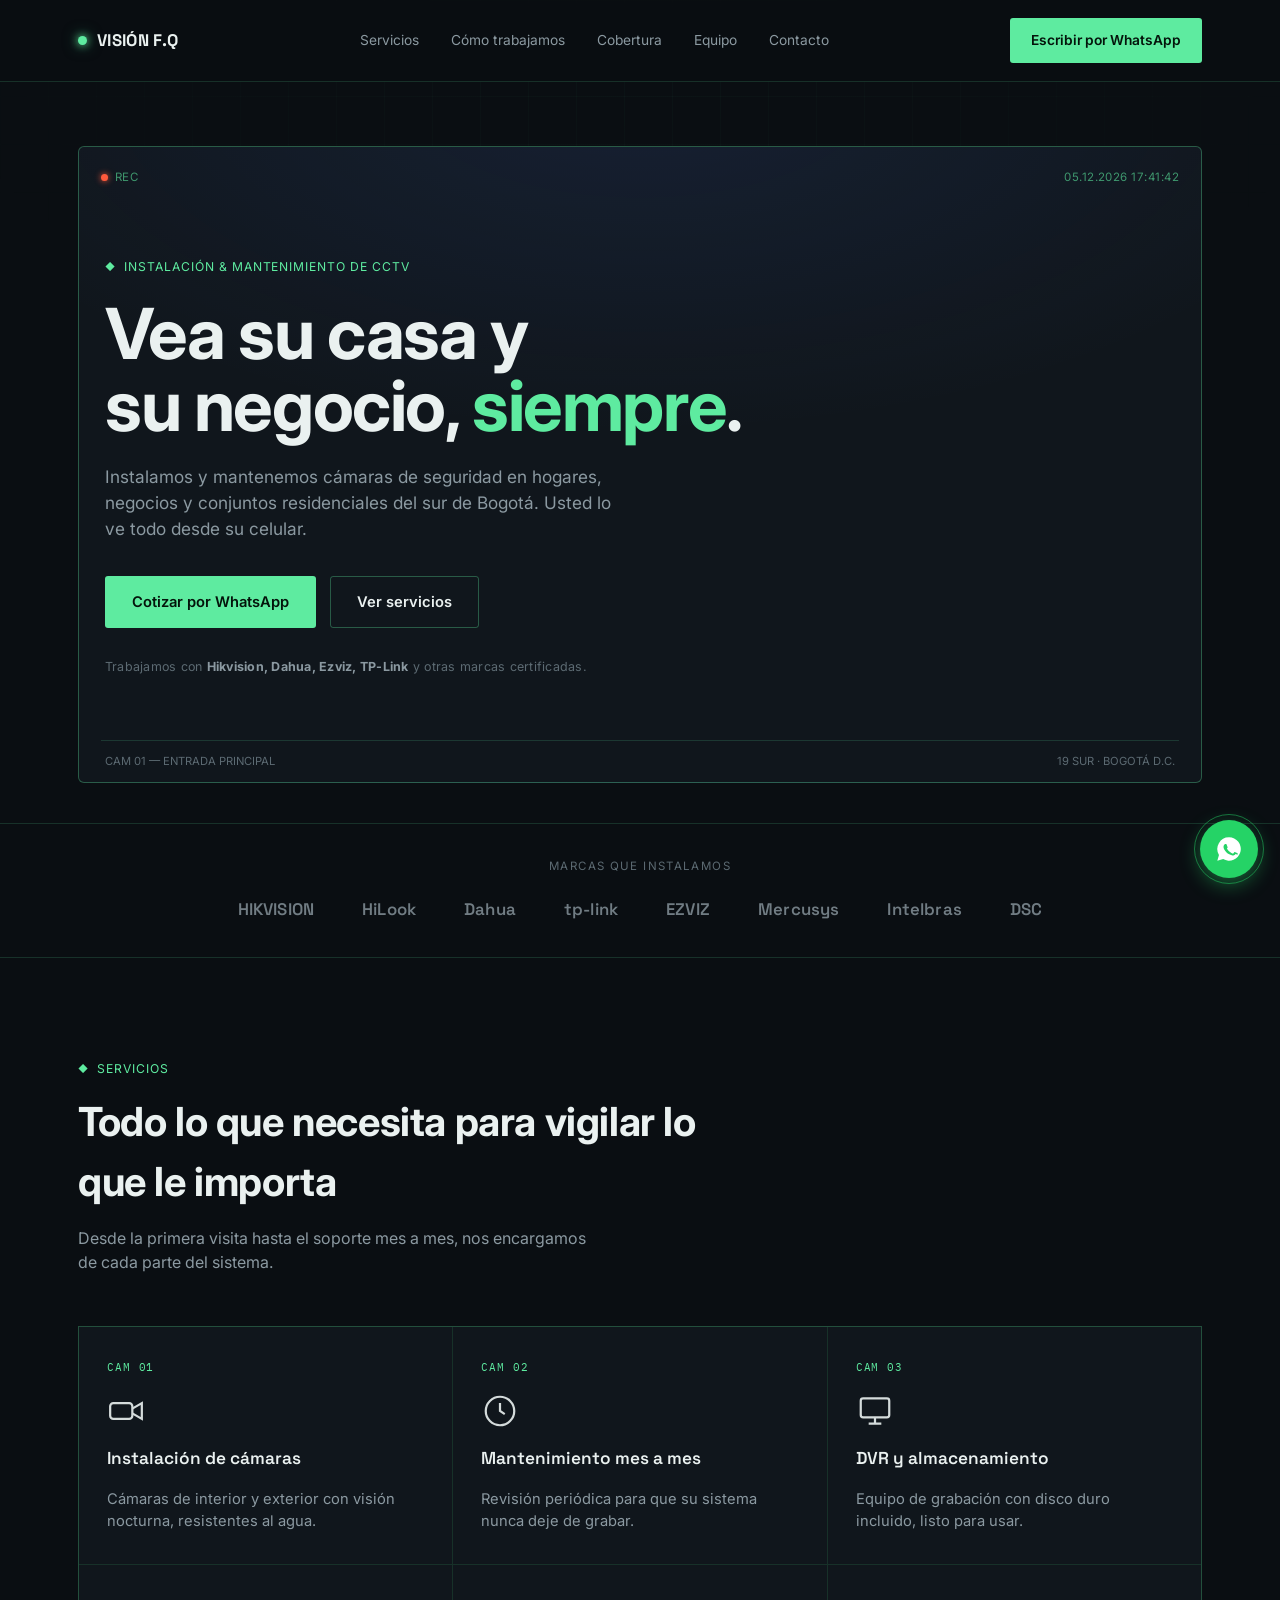
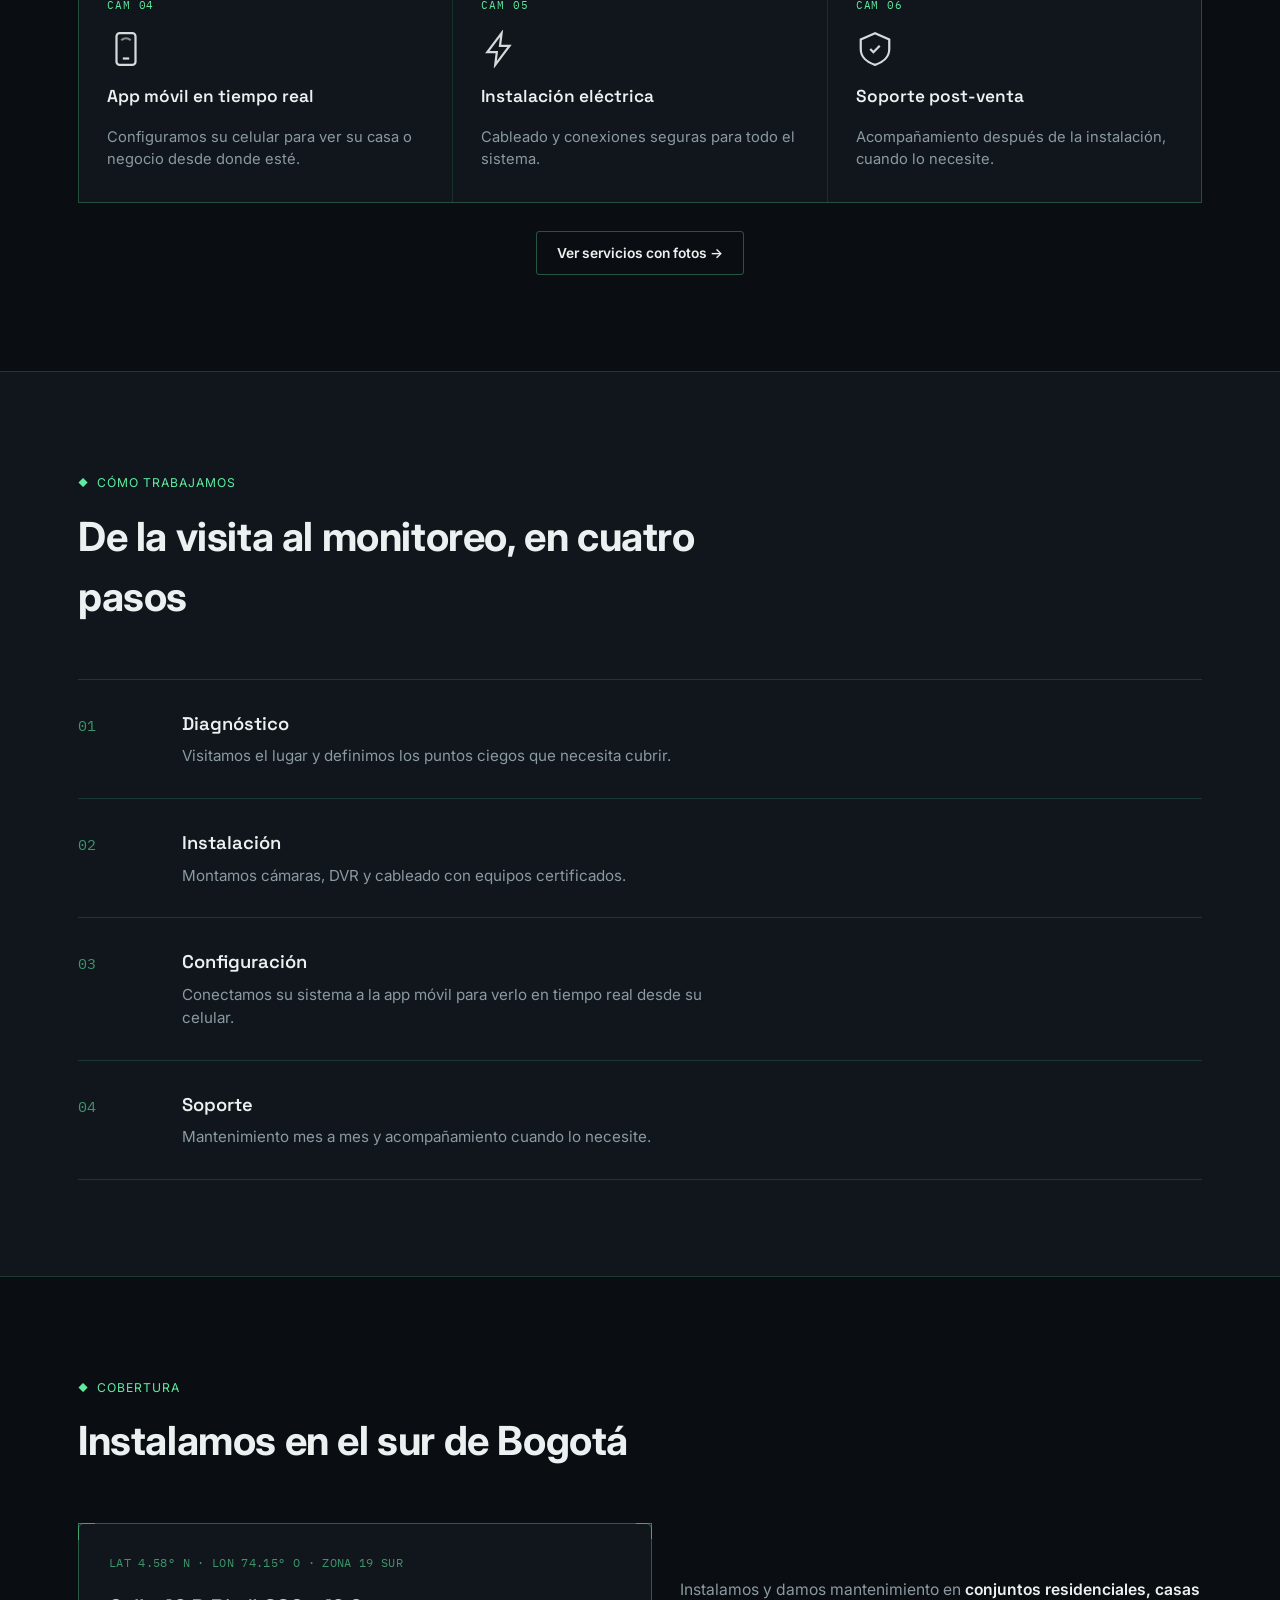
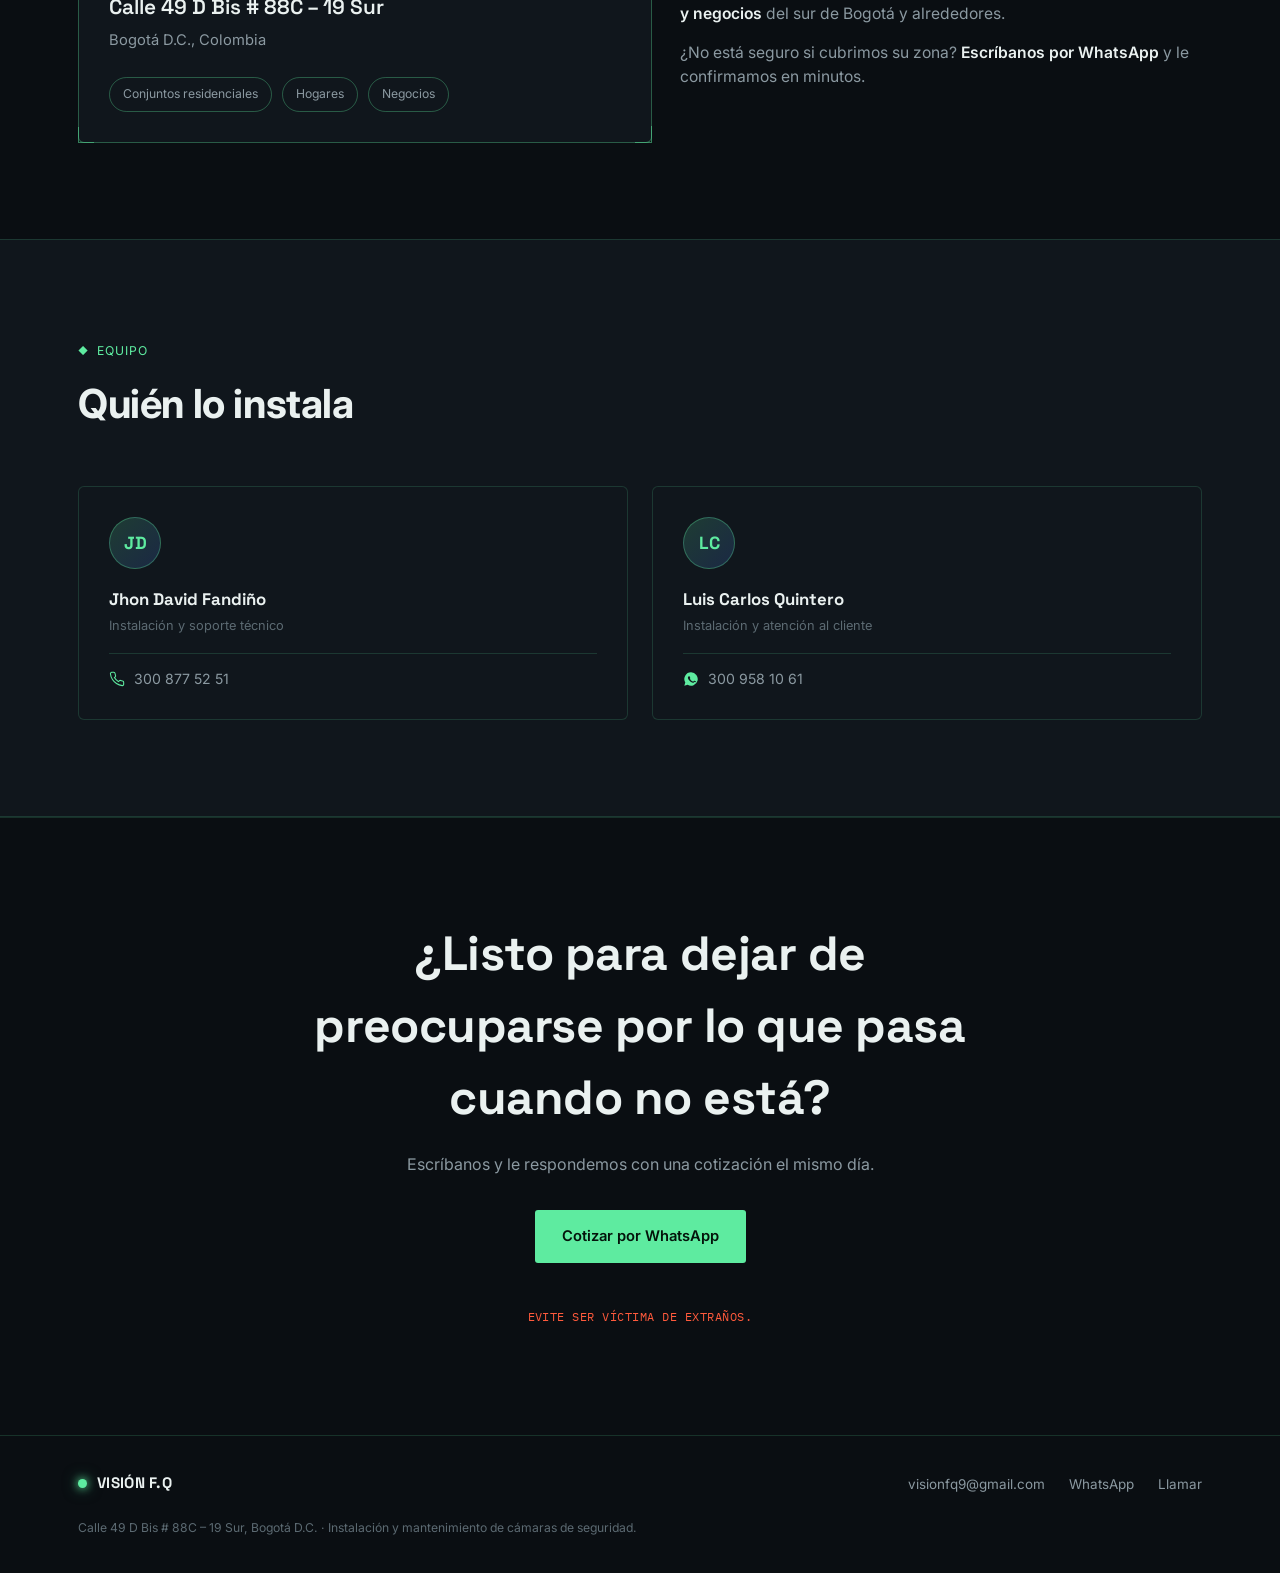
==== index.html @ 04c8c8dc "Primer Cargue" ====
<!DOCTYPE html>
<html lang="es">
<head>
<meta charset="UTF-8">
<meta name="viewport" content="width=device-width, initial-scale=1.0">
<title>Visión F.Q — Instalación y mantenimiento de cámaras de seguridad</title>
<meta name="description" content="Instalación y mantenimiento de cámaras de seguridad en Bogotá. Conjuntos residenciales, hogares y negocios. Hikvision, Dahua, Ezviz y más.">
<link rel="preconnect" href="https://fonts.googleapis.com">
<link rel="preconnect" href="https://fonts.gstatic.com" crossorigin>
<link href="https://fonts.googleapis.com/css2?family=Space+Grotesk:wght@500;600;700&family=IBM+Plex+Mono:wght@400;500&family=Inter:wght@400;500;600&display=swap" rel="stylesheet">
<link rel="stylesheet" href="styles.css">
</head>
<body>

<header>
  <div class="wrap">
    <nav>
      <div class="logo"><span class="dot"></span>VISIÓN&nbsp;F.Q</div>
      <div class="navlinks">
        <a href="#servicios">Servicios</a>
        <a href="#proceso">Cómo trabajamos</a>
        <a href="#cobertura">Cobertura</a>
        <a href="#equipo">Equipo</a>
        <a href="#contacto">Contacto</a>
      </div>
      <a class="btn btn-primary navcta" href="https://wa.me/573009581061?text=Hola%2C%20quiero%20una%20cotizaci%C3%B3n%20de%20c%C3%A1maras%20de%20seguridad" target="_blank" rel="noopener">Escribir por WhatsApp</a>
    </nav>
  </div>
</header>

<main>
  <section class="hero">
    <div class="wrap">
      <div class="feed frame">
        <div class="fb1"></div><div class="fb2"></div>
        <div class="feed-topbar">
          <div class="rec"><span class="reddot"></span> REC</div>
          <div id="clock">BOGOTÁ, CO</div>
        </div>
        <div class="hero-inner">
          <div class="eyebrow">Instalación &amp; mantenimiento de CCTV</div>
          <h1>Vea su casa y<br>su negocio, <span>siempre</span>.</h1>
          <p class="hero-sub">Instalamos y mantenemos cámaras de seguridad en hogares, negocios y conjuntos residenciales del sur de Bogotá. Usted lo ve todo desde su celular.</p>
          <div class="hero-ctas">
            <a class="btn btn-primary btn-lg" href="https://wa.me/573009581061?text=Hola%2C%20quiero%20una%20cotizaci%C3%B3n%20de%20c%C3%A1maras%20de%20seguridad" target="_blank" rel="noopener">Cotizar por WhatsApp</a>
            <a class="btn btn-ghost btn-lg" href="servicios.html">Ver servicios</a>
          </div>
          <div class="trust-line">Trabajamos con <b>Hikvision, Dahua, Ezviz, TP-Link</b> y otras marcas certificadas.</div>
        </div>
        <div class="feed-footbar">
          <span>CAM 01 — ENTRADA PRINCIPAL</span>
          <span>19 SUR · BOGOTÁ D.C.</span>
        </div>
      </div>
    </div>
  </section>

  <section class="brands">
    <div class="wrap">
      <div class="brands-label">Marcas que instalamos</div>
      <div class="brand-row">
        <span>HIKVISION</span><span>HiLook</span><span>Dahua</span><span>tp-link</span>
        <span>EZVIZ</span><span>Mercusys</span><span>Intelbras</span><span>DSC</span>
      </div>
    </div>
  </section>

  <section id="servicios" class="pad">
    <div class="wrap">
      <div class="sec-head reveal">
        <div class="eyebrow">Servicios</div>
        <h2>Todo lo que necesita para vigilar lo que le importa</h2>
        <p>Desde la primera visita hasta el soporte mes a mes, nos encargamos de cada parte del sistema.</p>
      </div>
      <div class="svc-grid reveal" style="margin-bottom:28px;">
        <div class="svc-card">
          <span class="svc-tag mono">CAM 01</span>
          <svg class="svc-icon" viewBox="0 0 24 24" fill="none" stroke="currentColor" stroke-width="1.4"><rect x="2" y="7" width="14" height="10" rx="2"/><path d="M16 10.5 22 7v10l-6-3.5"/></svg>
          <h3>Instalación de cámaras</h3>
          <p>Cámaras de interior y exterior con visión nocturna, resistentes al agua.</p>
        </div>
        <div class="svc-card">
          <span class="svc-tag mono">CAM 02</span>
          <svg class="svc-icon" viewBox="0 0 24 24" fill="none" stroke="currentColor" stroke-width="1.4"><circle cx="12" cy="12" r="9"/><path d="M12 7v5l3 2"/></svg>
          <h3>Mantenimiento mes a mes</h3>
          <p>Revisión periódica para que su sistema nunca deje de grabar.</p>
        </div>
        <div class="svc-card">
          <span class="svc-tag mono">CAM 03</span>
          <svg class="svc-icon" viewBox="0 0 24 24" fill="none" stroke="currentColor" stroke-width="1.4"><rect x="3" y="4" width="18" height="12" rx="1.5"/><path d="M8 20h8M12 16v4"/></svg>
          <h3>DVR y almacenamiento</h3>
          <p>Equipo de grabación con disco duro incluido, listo para usar.</p>
        </div>
        <div class="svc-card">
          <span class="svc-tag mono">CAM 04</span>
          <svg class="svc-icon" viewBox="0 0 24 24" fill="none" stroke="currentColor" stroke-width="1.4"><rect x="6" y="2" width="12" height="20" rx="2"/><path d="M10 18h4"/><path d="M9 6.5c1.8-1.6 4.2-1.6 6 0" opacity="0.6"/></svg>
          <h3>App móvil en tiempo real</h3>
          <p>Configuramos su celular para ver su casa o negocio desde donde esté.</p>
        </div>
        <div class="svc-card">
          <span class="svc-tag mono">CAM 05</span>
          <svg class="svc-icon" viewBox="0 0 24 24" fill="none" stroke="currentColor" stroke-width="1.4"><path d="M13 2 4 14h6l-1 8 9-12h-6l1-8z"/></svg>
          <h3>Instalación eléctrica</h3>
          <p>Cableado y conexiones seguras para todo el sistema.</p>
        </div>
        <div class="svc-card">
          <span class="svc-tag mono">CAM 06</span>
          <svg class="svc-icon" viewBox="0 0 24 24" fill="none" stroke="currentColor" stroke-width="1.4"><path d="M12 2 3 6v6c0 5 4 8.5 9 10 5-1.5 9-5 9-10V6l-9-4Z"/><path d="M9 12l2 2 4-4"/></svg>
          <h3>Soporte post-venta</h3>
          <p>Acompañamiento después de la instalación, cuando lo necesite.</p>
        </div>
      </div>
      <div class="reveal" style="text-align:center;">
        <a class="btn btn-ghost" href="servicios.html">Ver servicios con fotos →</a>
      </div>
    </div>
  </section>

  <section id="proceso" class="pad" style="background:var(--panel); border-top:1px solid var(--line); border-bottom:1px solid var(--line);">
    <div class="wrap">
      <div class="sec-head reveal">
        <div class="eyebrow">Cómo trabajamos</div>
        <h2>De la visita al monitoreo, en cuatro pasos</h2>
      </div>
      <div class="proc-list reveal">
        <div class="proc-item">
          <div class="proc-num mono">01</div>
          <div><h3>Diagnóstico</h3><p>Visitamos el lugar y definimos los puntos ciegos que necesita cubrir.</p></div>
        </div>
        <div class="proc-item">
          <div class="proc-num mono">02</div>
          <div><h3>Instalación</h3><p>Montamos cámaras, DVR y cableado con equipos certificados.</p></div>
        </div>
        <div class="proc-item">
          <div class="proc-num mono">03</div>
          <div><h3>Configuración</h3><p>Conectamos su sistema a la app móvil para verlo en tiempo real desde su celular.</p></div>
        </div>
        <div class="proc-item">
          <div class="proc-num mono">04</div>
          <div><h3>Soporte</h3><p>Mantenimiento mes a mes y acompañamiento cuando lo necesite.</p></div>
        </div>
      </div>
    </div>
  </section>

  <section id="cobertura" class="pad">
    <div class="wrap">
      <div class="sec-head reveal">
        <div class="eyebrow">Cobertura</div>
        <h2>Instalamos en el sur de Bogotá</h2>
      </div>
      <div class="cov reveal">
        <div class="cov-panel frame">
          <div class="fb1"></div><div class="fb2"></div>
          <div class="coord mono">LAT 4.58° N · LON 74.15° O · ZONA 19 SUR</div>
          <div class="addr">Calle 49 D Bis # 88C – 19 Sur</div>
          <div class="addr-sub">Bogotá D.C., Colombia</div>
          <div class="tags">
            <span class="tag">Conjuntos residenciales</span>
            <span class="tag">Hogares</span>
            <span class="tag">Negocios</span>
          </div>
        </div>
        <div class="cov-copy">
          <p>Instalamos y damos mantenimiento en <b>conjuntos residenciales, casas y negocios</b> del sur de Bogotá y alrededores.</p>
          <p>¿No está seguro si cubrimos su zona? <b>Escríbanos por WhatsApp</b> y le confirmamos en minutos.</p>
        </div>
      </div>
    </div>
  </section>

  <section id="equipo" class="pad" style="background:var(--panel); border-top:1px solid var(--line); border-bottom:1px solid var(--line);">
    <div class="wrap">
      <div class="sec-head reveal">
        <div class="eyebrow">Equipo</div>
        <h2>Quién lo instala</h2>
      </div>
      <div class="team-grid reveal">
        <div class="team-card">
          <div class="avatar">JD</div>
          <h3>Jhon David Fandiño</h3>
          <div class="team-role">Instalación y soporte técnico</div>
          <div class="team-contact">
            <svg viewBox="0 0 24 24" fill="none" stroke="currentColor" stroke-width="1.6"><path d="M22 16.92v3a2 2 0 0 1-2.18 2 19.8 19.8 0 0 1-8.63-3.07 19.5 19.5 0 0 1-6-6 19.8 19.8 0 0 1-3.07-8.67A2 2 0 0 1 4.11 2h3a2 2 0 0 1 2 1.72c.13.96.36 1.9.7 2.81a2 2 0 0 1-.45 2.11L8.09 9.91a16 16 0 0 0 6 6l1.27-1.27a2 2 0 0 1 2.11-.45c.9.34 1.85.57 2.81.7A2 2 0 0 1 22 16.92z"/></svg>
            <a href="tel:+573008775251">300 877 52 51</a>
          </div>
        </div>
        <div class="team-card">
          <div class="avatar">LC</div>
          <h3>Luis Carlos Quintero</h3>
          <div class="team-role">Instalación y atención al cliente</div>
          <div class="team-contact">
            <svg viewBox="0 0 24 24" fill="currentColor"><path d="M12 2a10 10 0 0 0-8.6 15.1L2 22l5-1.4A10 10 0 1 0 12 2zm5.6 14.3c-.2.6-1.3 1.2-1.8 1.3-.5.1-1 .1-3.1-.8-2.6-1.1-4.3-3.8-4.4-4-.1-.2-1-1.4-1-2.6 0-1.2.6-1.8.9-2.1.2-.2.5-.3.7-.3h.5c.2 0 .4 0 .6.5.2.5.7 1.8.8 1.9.1.2.1.3 0 .5-.1.2-.2.3-.3.5-.2.2-.3.3-.1.6.2.3.9 1.5 1.9 2.4 1.3 1.2 2.4 1.5 2.7 1.7.3.2.5.1.6-.1.2-.2.7-.8.9-1.1.2-.3.4-.2.6-.1.2.1 1.5.7 1.8.8.3.1.5.2.5.3.1.2.1.7-.1 1.3z"/></svg>
            <a href="https://wa.me/573009581061" target="_blank" rel="noopener">300 958 10 61</a>
          </div>
        </div>
      </div>
    </div>
  </section>

  <section class="final" id="contacto">
    <div class="wrap">
      <h2 class="reveal">¿Listo para dejar de preocuparse por lo que pasa cuando no está?</h2>
      <p class="reveal">Escríbanos y le respondemos con una cotización el mismo día.</p>
      <a class="btn btn-primary btn-lg reveal" href="https://wa.me/573009581061?text=Hola%2C%20quiero%20una%20cotizaci%C3%B3n%20de%20c%C3%A1maras%20de%20seguridad" target="_blank" rel="noopener">Cotizar por WhatsApp</a>
      <div class="tagline reveal">Evite ser víctima de extraños.</div>
    </div>
  </section>
</main>

<footer>
  <div class="wrap">
    <div class="foot-row">
      <div class="logo"><span class="dot"></span>VISIÓN&nbsp;F.Q</div>
      <div class="foot-links">
        <a href="mailto:visionfq9@gmail.com">visionfq9@gmail.com</a>
        <a href="https://wa.me/573009581061" target="_blank" rel="noopener">WhatsApp</a>
        <a href="tel:+573008775251">Llamar</a>
      </div>
    </div>
    <div class="foot-note">Calle 49 D Bis # 88C – 19 Sur, Bogotá D.C. · Instalación y mantenimiento de cámaras de seguridad.</div>
  </div>
</footer>

<a class="fab" href="https://wa.me/573009581061?text=Hola%2C%20quiero%20una%20cotizaci%C3%B3n%20de%20c%C3%A1maras%20de%20seguridad" target="_blank" rel="noopener" aria-label="Escribir por WhatsApp">
  <svg viewBox="0 0 24 24"><path d="M12 2a10 10 0 0 0-8.6 15.1L2 22l5-1.4A10 10 0 1 0 12 2zm5.6 14.3c-.2.6-1.3 1.2-1.8 1.3-.5.1-1 .1-3.1-.8-2.6-1.1-4.3-3.8-4.4-4-.1-.2-1-1.4-1-2.6 0-1.2.6-1.8.9-2.1.2-.2.5-.3.7-.3h.5c.2 0 .4 0 .6.5.2.5.7 1.8.8 1.9.1.2.1.3 0 .5-.1.2-.2.3-.3.5-.2.2-.3.3-.1.6.2.3.9 1.5 1.9 2.4 1.3 1.2 2.4 1.5 2.7 1.7.3.2.5.1.6-.1.2-.2.7-.8.9-1.1.2-.3.4-.2.6-.1.2.1 1.5.7 1.8.8.3.1.5.2.5.3.1.2.1.7-.1 1.3z"/></svg>
</a>

<script>
  // reloj estilo cámara (hora de Bogotá)
  function tick(){
    var el = document.getElementById('clock');
    if(!el) return;
    var now = new Date();
    var opts = { timeZone:'America/Bogota', hour:'2-digit', minute:'2-digit', second:'2-digit', hour12:false };
    var time = new Intl.DateTimeFormat('es-CO', opts).format(now);
    var dateOpts = { timeZone:'America/Bogota', day:'2-digit', month:'2-digit', year:'numeric' };
    var date = new Intl.DateTimeFormat('es-CO', dateOpts).format(now).replace(/\//g,'.');
    el.textContent = date + '  ' + time;
  }
  tick(); setInterval(tick, 1000);

  // scroll reveal
  var els = document.querySelectorAll('.reveal');
  if('IntersectionObserver' in window){
    var io = new IntersectionObserver(function(entries){
      entries.forEach(function(e){
        if(e.isIntersecting){ e.target.classList.add('show'); io.unobserve(e.target); }
      });
    }, { threshold:0.12 });
    els.forEach(function(el){ io.observe(el); });
  } else {
    els.forEach(function(el){ el.classList.add('show'); });
  }
</script>

</body>
</html>
---- styles.css ----
:root{
    --void:#0a0e12;
    --panel:#10161c;
    --panel-2:#141b22;
    --line: rgba(94,235,160,0.16);
    --line-strong: rgba(94,235,160,0.32);
    --phosphor:#5eeba0;
    --phosphor-dim: rgba(94,235,160,0.6);
    --alert:#ff5a3c;
    --blue:#4d7cff;
    --text:#eaf1f0;
    --muted:#8b99a1;
    --muted-2:#5c6a72;
  }
  *{margin:0;padding:0;box-sizing:border-box;}
  html{scroll-behavior:smooth;}
  body{
    background:var(--void);
    color:var(--text);
    font-family:'Inter',sans-serif;
    line-height:1.5;
    overflow-x:hidden;
  }
  ::selection{background:var(--phosphor); color:#04120a;}
  .mono{font-family:'IBM Plex Mono', monospace;}
  .display{font-family:'Space Grotesk', sans-serif;}

  /* subtle scanline / grid texture on void bg */
  body::before{
    content:"";
    position:fixed; inset:0;
    background-image:
      linear-gradient(rgba(94,235,160,0.035) 1px, transparent 1px),
      linear-gradient(90deg, rgba(94,235,160,0.035) 1px, transparent 1px);
    background-size: 48px 48px;
    pointer-events:none;
    z-index:0;
    mask-image: radial-gradient(ellipse 80% 60% at 50% 0%, black 0%, transparent 75%);
  }

  a{color:inherit; text-decoration:none;}
  .wrap{max-width:1180px; margin:0 auto; padding:0 28px;}
  section{position:relative; z-index:1;}

  /* corner-bracket framing device — echoes a camera viewfinder */
  .frame{position:relative;}
  .frame::before, .frame::after,
  .frame .fb1, .frame .fb2{
    content:""; position:absolute; width:16px; height:16px;
    border:1.5px solid var(--phosphor-dim);
    opacity:0.85;
  }
  .frame::before{top:-1px; left:-1px; border-right:none; border-bottom:none;}
  .frame::after{bottom:-1px; right:-1px; border-left:none; border-top:none;}
  .frame .fb1{top:-1px; right:-1px; border-left:none; border-bottom:none;}
  .frame .fb2{bottom:-1px; left:-1px; border-right:none; border-top:none;}

  /* ---------- NAV ---------- */
  header{
    position:sticky; top:0; z-index:50;
    background:rgba(10,14,18,0.82);
    backdrop-filter: blur(10px);
    border-bottom:1px solid var(--line);
  }
  nav{
    display:flex; align-items:center; justify-content:space-between;
    padding:18px 0;
  }
  .logo{
    display:flex; align-items:center; gap:10px;
    font-family:'Space Grotesk', sans-serif;
    font-weight:700; font-size:1.05rem; letter-spacing:0.02em;
  }
  .logo .dot{
    width:9px; height:9px; border-radius:50%;
    background:var(--phosphor);
    box-shadow:0 0 8px var(--phosphor), 0 0 16px rgba(94,235,160,0.5);
    animation: pulse 2s ease-in-out infinite;
  }
  @keyframes pulse{
    0%,100%{opacity:1; transform:scale(1);}
    50%{opacity:0.4; transform:scale(0.8);}
  }
  .navlinks{display:flex; align-items:center; gap:32px;}
  .navlinks a{
    font-size:0.86rem; color:var(--muted);
    transition:color 0.2s;
  }
  .navlinks a:hover{color:var(--text);}
  .btn{
    display:inline-flex; align-items:center; gap:8px;
    padding:11px 20px; border-radius:3px;
    font-size:0.86rem; font-weight:600; font-family:'Inter',sans-serif;
    cursor:pointer; border:1px solid transparent;
    transition:all 0.2s;
    white-space:nowrap;
  }
  .btn-primary{
    background:var(--phosphor); color:#04140b;
  }
  .btn-primary:hover{background:#7ff5b6; transform:translateY(-1px);}
  .btn-ghost{
    border-color:var(--line-strong); color:var(--text);
  }
  .btn-ghost:hover{border-color:var(--phosphor); color:var(--phosphor);}
  .navcta{display:none;}
  @media(min-width:860px){.navcta{display:inline-flex;}}
  .navlinks{display:none;}
  @media(min-width:860px){.navlinks{display:flex;}}

  /* ---------- HERO ---------- */
  .hero{padding:64px 0 40px;}
  .feed{
    position:relative;
    border:1px solid var(--line-strong);
    background:
      radial-gradient(ellipse 120% 100% at 50% -10%, rgba(77,124,255,0.10), transparent 55%),
      var(--panel);
    border-radius:6px;
    padding:22px 22px 0;
    overflow:hidden;
  }
  .feed-topbar{
    display:flex; justify-content:space-between; align-items:center;
    font-size:0.72rem; letter-spacing:0.04em; color:var(--phosphor-dim);
    padding-bottom:14px;
  }
  .rec{display:flex; align-items:center; gap:7px;}
  .rec .reddot{
    width:7px; height:7px; border-radius:50%; background:var(--alert);
    box-shadow:0 0 6px var(--alert);
    animation:pulse 1.4s ease-in-out infinite;
  }
  .hero-inner{
    padding:52px 4px 64px;
    text-align:left;
    max-width:760px;
  }
  .eyebrow{
    display:inline-flex; align-items:center; gap:8px;
    font-size:0.76rem; color:var(--phosphor);
    letter-spacing:0.08em; text-transform:uppercase;
    margin-bottom:22px;
  }
  .eyebrow::before{content:"◆"; font-size:0.6rem;}
  h1{
    font-size:clamp(2.4rem, 6vw, 4.4rem);
    font-weight:700; line-height:1.02; letter-spacing:-0.02em;
    margin-bottom:22px;
  }
  h1 span{color:var(--phosphor);}
  .hero-sub{
    font-size:1.08rem; color:var(--muted); max-width:520px;
    margin-bottom:34px;
  }
  .hero-ctas{display:flex; flex-wrap:wrap; gap:14px; margin-bottom:30px;}
  .btn-lg{padding:14px 26px; font-size:0.92rem;}
  .trust-line{font-size:0.78rem; color:var(--muted-2); letter-spacing:0.02em;}
  .trust-line b{color:var(--muted);}

  .feed-footbar{
    display:flex; justify-content:space-between; align-items:flex-end;
    border-top:1px solid var(--line);
    padding:12px 4px; font-size:0.7rem; color:var(--muted-2);
  }

  /* ---------- MARQUEE / MARCAS ---------- */
  .brands{
    padding:34px 0; border-top:1px solid var(--line); border-bottom:1px solid var(--line);
  }
  .brands-label{
    text-align:center; font-size:0.72rem; letter-spacing:0.12em; text-transform:uppercase;
    color:var(--muted-2); margin-bottom:22px;
  }
  .brand-row{
    display:flex; flex-wrap:wrap; justify-content:center; gap:34px 48px;
  }
  .brand-row span{
    font-family:'Space Grotesk',sans-serif; font-weight:600; font-size:1.05rem;
    color:var(--muted); letter-spacing:0.01em; opacity:0.8;
    transition:opacity 0.2s, color 0.2s;
  }
  .brand-row span:hover{opacity:1; color:var(--text);}

  /* ---------- SECTION HEAD ---------- */
  .sec-head{max-width:640px; margin-bottom:52px;}
  .sec-head .eyebrow{margin-bottom:14px;}
  .sec-head h2{
    font-size:clamp(1.7rem, 3.4vw, 2.5rem); font-weight:700; letter-spacing:-0.01em;
    margin-bottom:14px;
  }
  .sec-head p{color:var(--muted); font-size:1rem; max-width:520px;}

  section.pad{padding:96px 0;}

  /* ---------- SERVICIOS ---------- */
  .svc-grid{
    display:grid; grid-template-columns:repeat(auto-fit, minmax(280px,1fr));
    gap:1px; background:var(--line);
    border:1px solid var(--line);
  }
  .svc-card{
    background:var(--panel); padding:32px 28px;
    display:flex; flex-direction:column; gap:16px;
    transition:background 0.25s;
  }
  .svc-card:hover{background:var(--panel-2);}
  .svc-tag{
    font-size:0.7rem; color:var(--phosphor); letter-spacing:0.08em;
  }
  .svc-icon{
    width:38px; height:38px; color:var(--text);
    opacity:0.9;
  }
  .svc-card h3{
    font-family:'Space Grotesk',sans-serif; font-size:1.08rem; font-weight:600;
  }
  .svc-card p{color:var(--muted); font-size:0.92rem;}

  /* ---------- PROCESO ---------- */
  .proc-list{display:flex; flex-direction:column;}
  .proc-item{
    display:grid; grid-template-columns:80px 1fr; gap:24px;
    padding:30px 0; border-top:1px solid var(--line);
    align-items:start;
  }
  .proc-item:last-child{border-bottom:1px solid var(--line);}
  .proc-num{
    font-family:'IBM Plex Mono',monospace; font-size:0.95rem; color:var(--phosphor-dim);
    padding-top:4px;
  }
  .proc-item h3{
    font-family:'Space Grotesk',sans-serif; font-size:1.15rem; font-weight:600; margin-bottom:8px;
  }
  .proc-item p{color:var(--muted); font-size:0.95rem; max-width:560px;}

  /* ---------- COBERTURA ---------- */
  .cov{
    display:grid; grid-template-columns:1fr; gap:28px;
  }
  @media(min-width:860px){.cov{grid-template-columns:1.1fr 1fr;}}
  .cov-panel{
    border:1px solid var(--line-strong); border-radius:6px; background:var(--panel);
    padding:30px; position:relative;
  }
  .coord{
    font-size:0.74rem; color:var(--phosphor-dim); margin-bottom:20px; letter-spacing:0.03em;
  }
  .addr{
    font-family:'Space Grotesk',sans-serif; font-size:1.3rem; font-weight:600; margin-bottom:6px;
  }
  .addr-sub{color:var(--muted); font-size:0.92rem; margin-bottom:26px;}
  .tags{display:flex; flex-wrap:wrap; gap:10px;}
  .tag{
    font-size:0.76rem; padding:7px 13px; border:1px solid var(--line-strong);
    border-radius:20px; color:var(--muted);
  }
  .cov-copy{display:flex; flex-direction:column; justify-content:center; gap:16px;}
  .cov-copy p{color:var(--muted); font-size:0.98rem;}
  .cov-copy p b{color:var(--text); font-weight:600;}

  /* ---------- EQUIPO ---------- */
  .team-grid{
    display:grid; grid-template-columns:repeat(auto-fit,minmax(260px,1fr)); gap:24px;
  }
  .team-card{
    border:1px solid var(--line); border-radius:6px; padding:30px; background:var(--panel);
    transition:border-color 0.2s;
  }
  .team-card:hover{border-color:var(--line-strong);}
  .avatar{
    width:52px; height:52px; border-radius:50%;
    background:linear-gradient(135deg, rgba(94,235,160,0.18), rgba(77,124,255,0.18));
    border:1px solid var(--line-strong);
    display:flex; align-items:center; justify-content:center;
    font-family:'Space Grotesk',sans-serif; font-weight:700; font-size:1.1rem; color:var(--phosphor);
    margin-bottom:18px;
  }
  .team-card h3{font-family:'Space Grotesk',sans-serif; font-size:1.05rem; margin-bottom:4px;}
  .team-role{color:var(--muted-2); font-size:0.8rem; margin-bottom:18px;}
  .team-contact{
    display:flex; align-items:center; gap:9px; font-size:0.88rem; color:var(--muted);
    padding-top:14px; border-top:1px solid var(--line);
  }
  .team-contact svg{width:16px; height:16px; color:var(--phosphor);}
  .team-contact a:hover{color:var(--text);}

  /* ---------- CTA FINAL ---------- */
  .final{
    text-align:center; padding:100px 0 110px;
    border-top:1px solid var(--line);
  }
  .final h2{
    font-family:'Space Grotesk',sans-serif; font-size:clamp(1.9rem,4.4vw,3rem);
    font-weight:700; letter-spacing:-0.01em; max-width:680px; margin:0 auto 18px;
  }
  .final p{color:var(--muted); margin-bottom:34px;}
  .final .btn{margin:0 auto;}
  .tagline{
    margin-top:44px; font-family:'IBM Plex Mono',monospace; font-size:0.78rem;
    color:var(--alert); letter-spacing:0.04em; text-transform:uppercase;
  }

  /* ---------- FOOTER ---------- */
  footer{
    border-top:1px solid var(--line); padding:36px 0; 
  }
  .foot-row{
    display:flex; flex-wrap:wrap; justify-content:space-between; gap:18px; align-items:center;
  }
  .foot-row .logo{font-size:0.95rem;}
  .foot-links{display:flex; gap:24px; font-size:0.84rem; color:var(--muted);}
  .foot-links a:hover{color:var(--text);}
  .foot-note{
    margin-top:24px; font-size:0.76rem; color:var(--muted-2);
  }

  /* ---------- WHATSAPP FAB ---------- */
  .fab{
    position:fixed; right:22px; bottom:22px; z-index:60;
    width:58px; height:58px; border-radius:50%;
    background:#25D366;
    display:flex; align-items:center; justify-content:center;
    box-shadow:0 6px 20px rgba(37,211,102,0.45);
    transition:transform 0.2s;
  }
  .fab:hover{transform:scale(1.08);}
  .fab::before{
    content:""; position:absolute; inset:-6px; border-radius:50%;
    border:1.5px solid rgba(37,211,102,0.5);
    animation:ring 2.2s ease-out infinite;
  }
  @keyframes ring{
    0%{transform:scale(0.85); opacity:0.9;}
    100%{transform:scale(1.5); opacity:0;}
  }
  .fab svg{width:28px; height:28px; fill:#fff;}

  /* reveal on scroll */
  .reveal{opacity:0; transform:translateY(18px); transition:opacity 0.6s ease, transform 0.6s ease;}
  .reveal.show{opacity:1; transform:translateY(0);}

  @media (prefers-reduced-motion: reduce){
    *{animation:none !important; transition:none !important;}
  }

  :focus-visible{outline:2px solid var(--phosphor); outline-offset:3px;}

  @media(max-width:600px){
    .hero{padding:36px 0 24px;}
    .hero-inner{padding:36px 4px 44px;}
    section.pad{padding:64px 0;}
  }
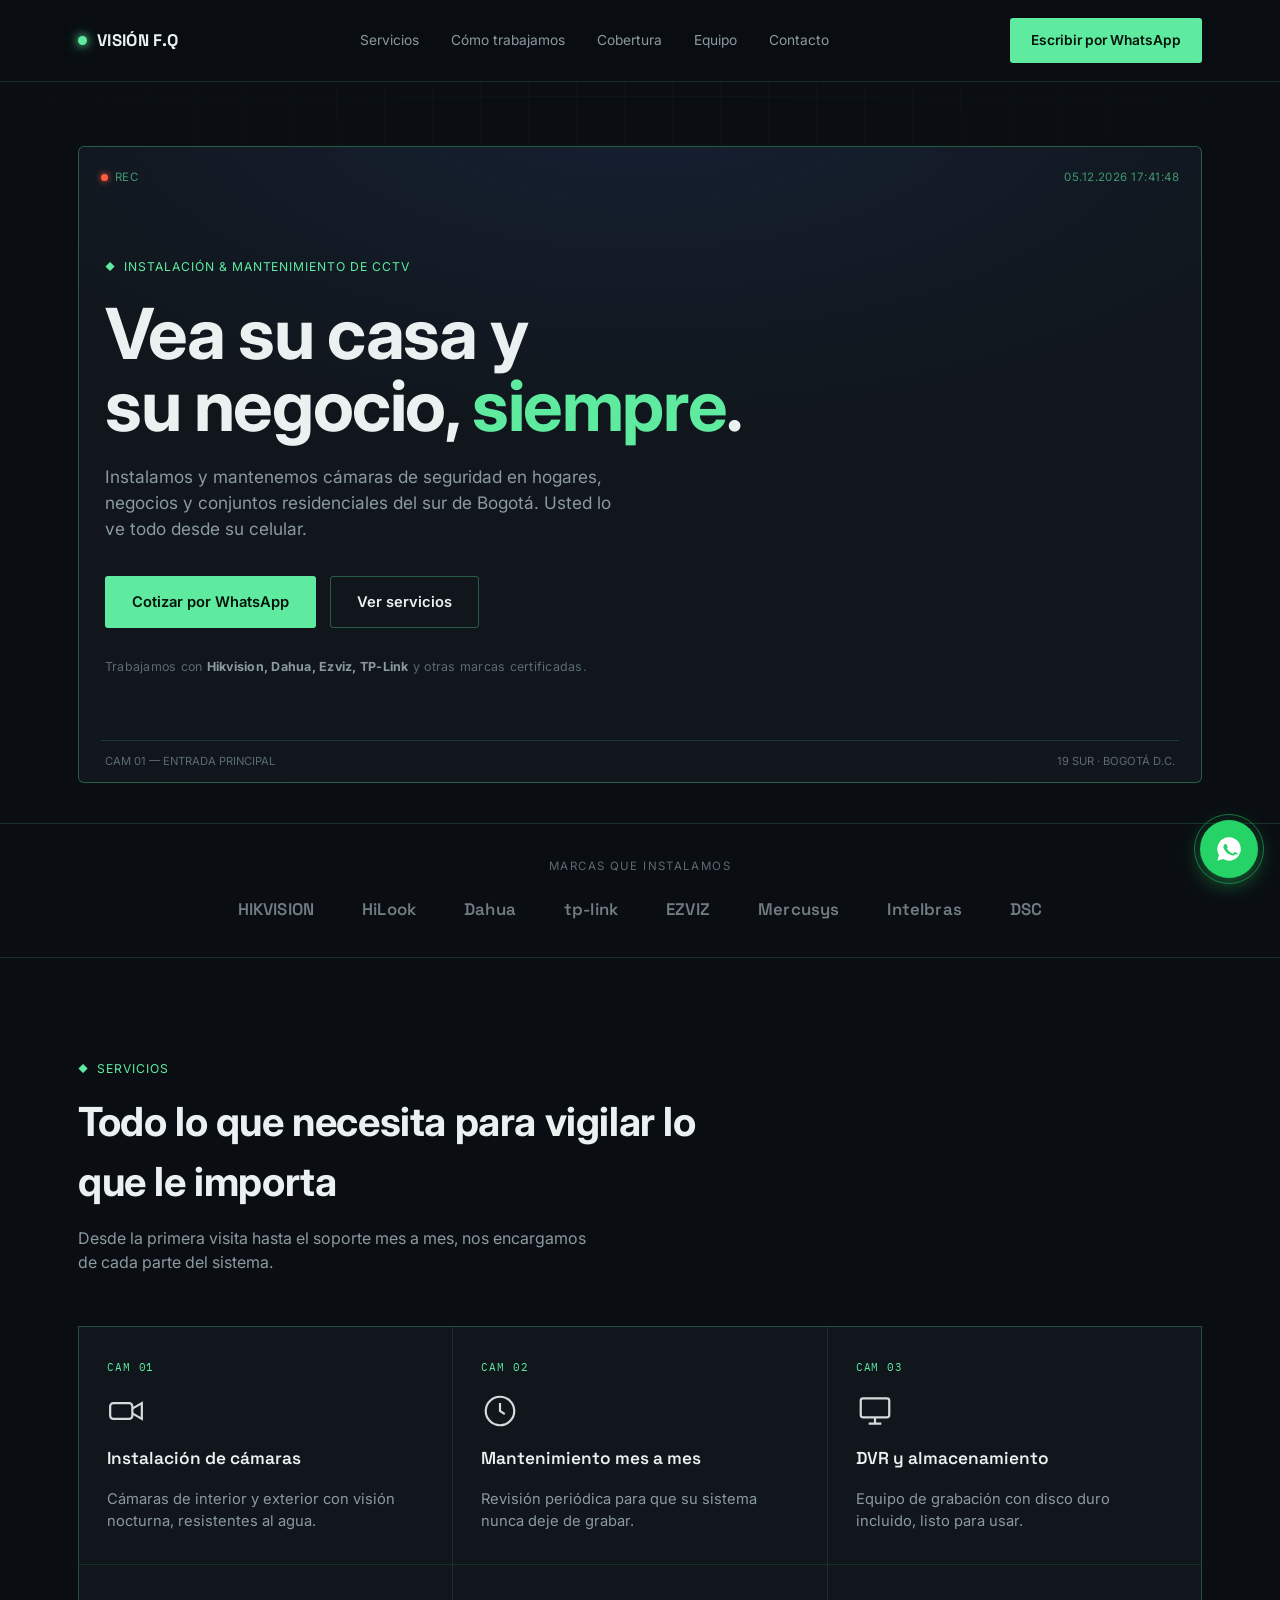
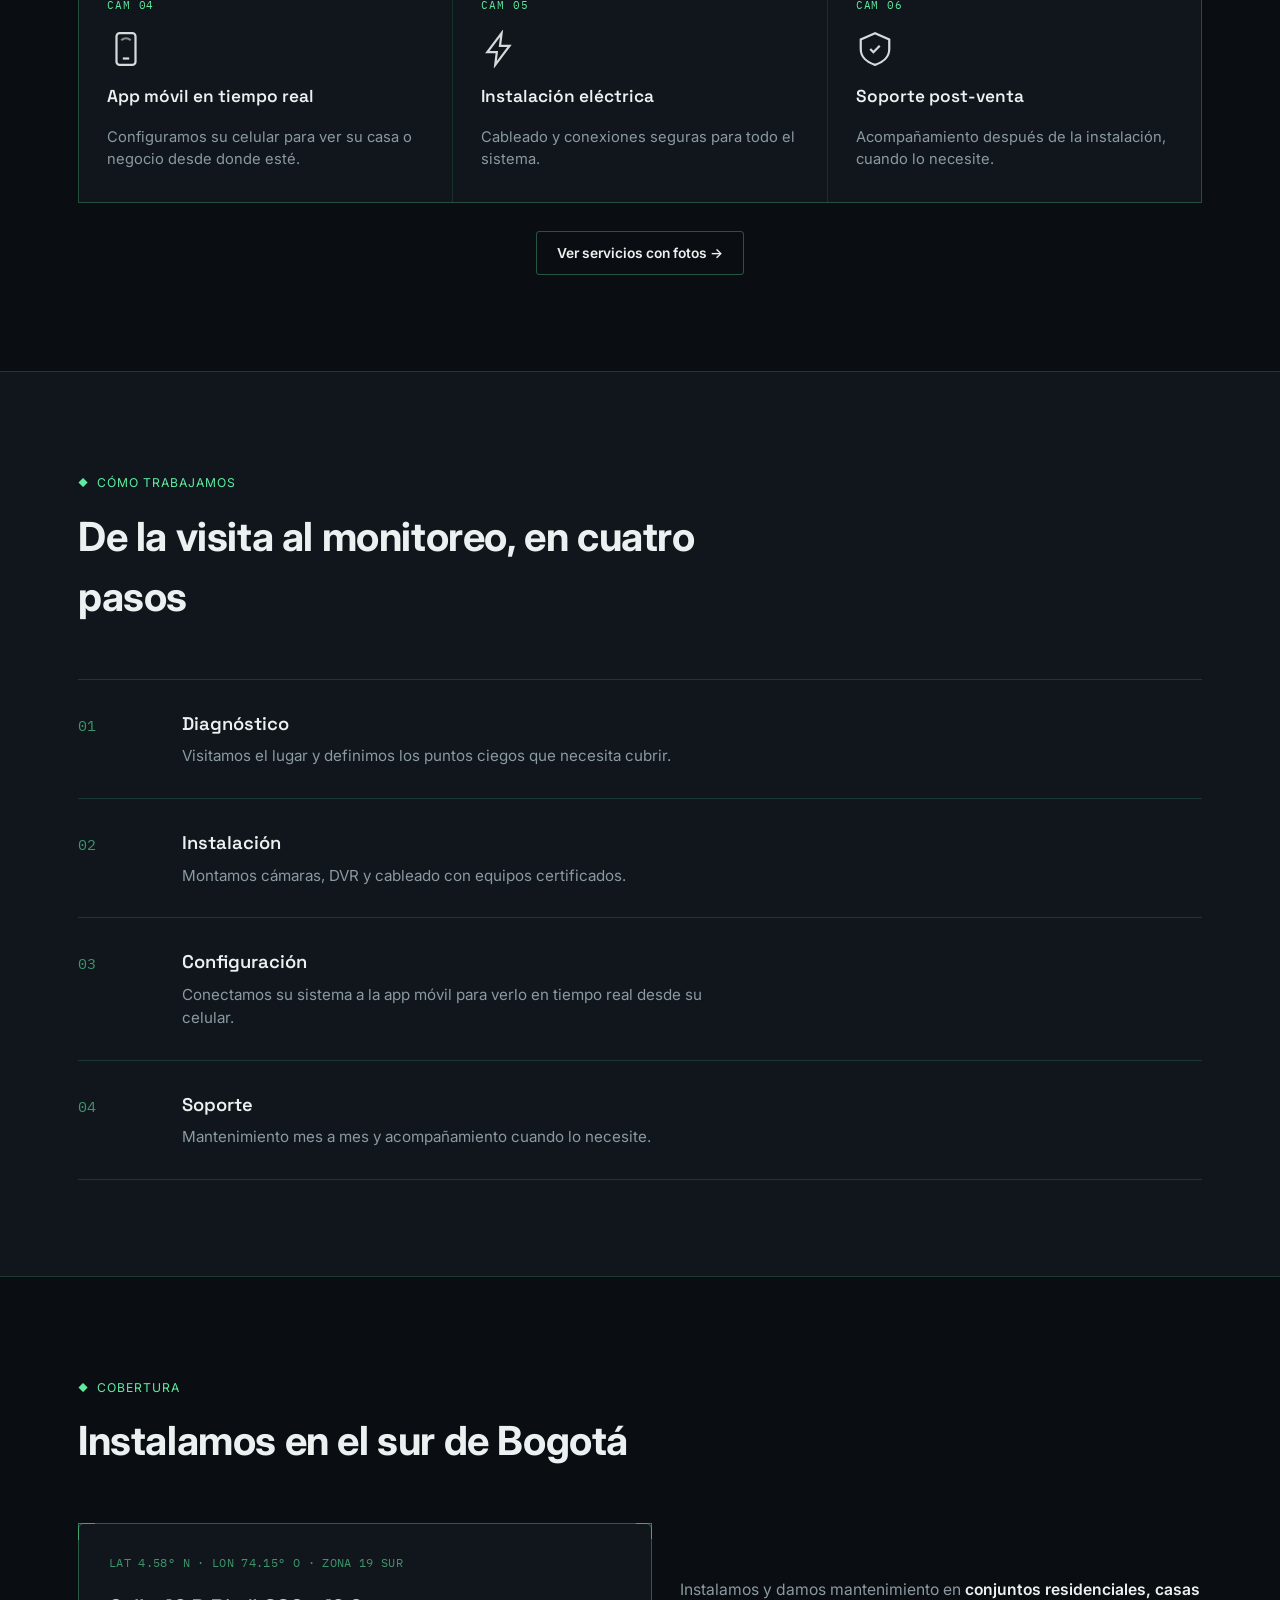
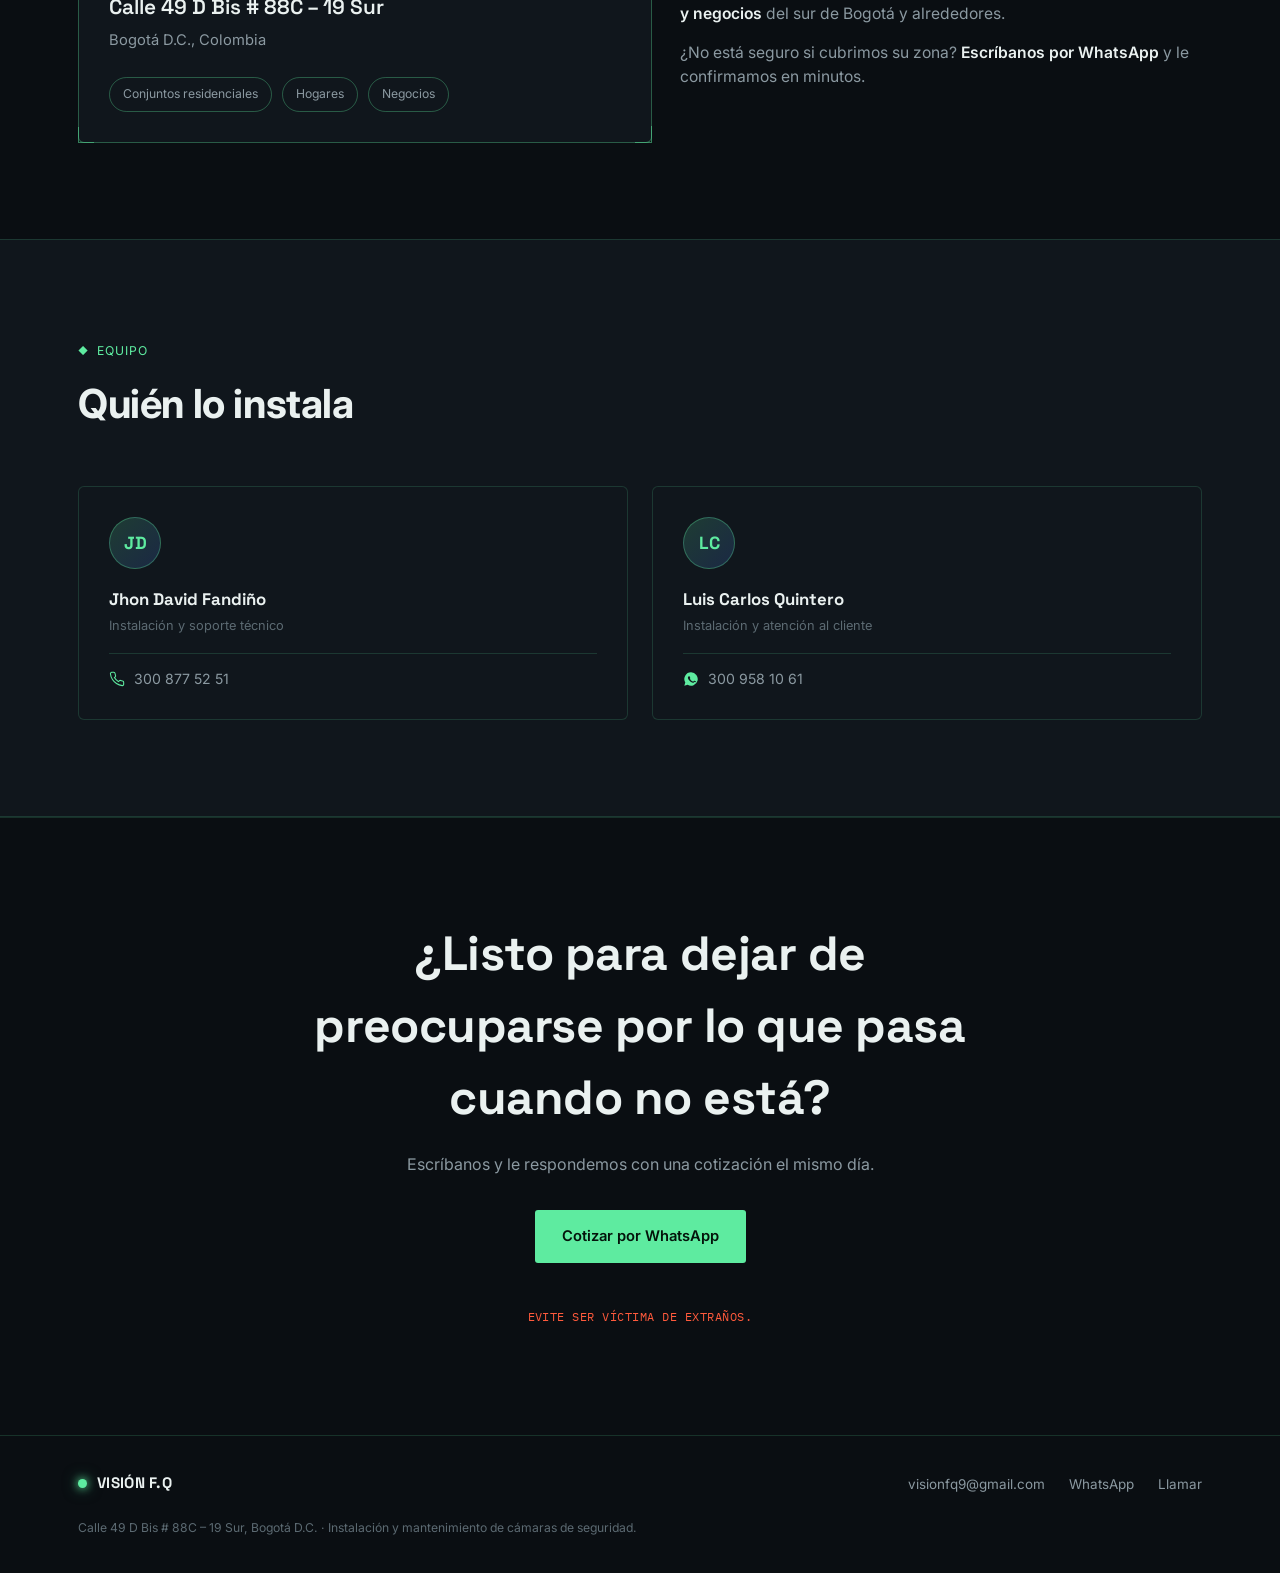
==== commit eb00f107: "Cambio de numero" ====
--- a/index.html
+++ b/index.html
@@ -23,7 +23,7 @@
         <a href="#equipo">Equipo</a>
         <a href="#contacto">Contacto</a>
       </div>
-      <a class="btn btn-primary navcta" href="https://wa.me/573009581061?text=Hola%2C%20quiero%20una%20cotizaci%C3%B3n%20de%20c%C3%A1maras%20de%20seguridad" target="_blank" rel="noopener">Escribir por WhatsApp</a>
+      <a class="btn btn-primary navcta" href="https://wa.me/573008775251?text=Hola%2C%20quiero%20una%20cotizaci%C3%B3n%20de%20c%C3%A1maras%20de%20seguridad" target="_blank" rel="noopener">Escribir por WhatsApp</a>
     </nav>
   </div>
 </header>
@@ -42,7 +42,7 @@
           <h1>Vea su casa y<br>su negocio, <span>siempre</span>.</h1>
           <p class="hero-sub">Instalamos y mantenemos cámaras de seguridad en hogares, negocios y conjuntos residenciales del sur de Bogotá. Usted lo ve todo desde su celular.</p>
           <div class="hero-ctas">
-            <a class="btn btn-primary btn-lg" href="https://wa.me/573009581061?text=Hola%2C%20quiero%20una%20cotizaci%C3%B3n%20de%20c%C3%A1maras%20de%20seguridad" target="_blank" rel="noopener">Cotizar por WhatsApp</a>
+            <a class="btn btn-primary btn-lg" href="https://wa.me/573008775251?text=Hola%2C%20quiero%20una%20cotizaci%C3%B3n%20de%20c%C3%A1maras%20de%20seguridad" target="_blank" rel="noopener">Cotizar por WhatsApp</a>
             <a class="btn btn-ghost btn-lg" href="servicios.html">Ver servicios</a>
           </div>
           <div class="trust-line">Trabajamos con <b>Hikvision, Dahua, Ezviz, TP-Link</b> y otras marcas certificadas.</div>
@@ -202,7 +202,7 @@
     <div class="wrap">
       <h2 class="reveal">¿Listo para dejar de preocuparse por lo que pasa cuando no está?</h2>
       <p class="reveal">Escríbanos y le respondemos con una cotización el mismo día.</p>
-      <a class="btn btn-primary btn-lg reveal" href="https://wa.me/573009581061?text=Hola%2C%20quiero%20una%20cotizaci%C3%B3n%20de%20c%C3%A1maras%20de%20seguridad" target="_blank" rel="noopener">Cotizar por WhatsApp</a>
+      <a class="btn btn-primary btn-lg reveal" href="https://wa.me/573008775251?text=Hola%2C%20quiero%20una%20cotizaci%C3%B3n%20de%20c%C3%A1maras%20de%20seguridad" target="_blank" rel="noopener">Cotizar por WhatsApp</a>
       <div class="tagline reveal">Evite ser víctima de extraños.</div>
     </div>
   </section>
@@ -222,7 +222,7 @@
   </div>
 </footer>
 
-<a class="fab" href="https://wa.me/573009581061?text=Hola%2C%20quiero%20una%20cotizaci%C3%B3n%20de%20c%C3%A1maras%20de%20seguridad" target="_blank" rel="noopener" aria-label="Escribir por WhatsApp">
+<a class="fab" href="https://wa.me/573008775251?text=Hola%2C%20quiero%20una%20cotizaci%C3%B3n%20de%20c%C3%A1maras%20de%20seguridad" target="_blank" rel="noopener" aria-label="Escribir por WhatsApp">
   <svg viewBox="0 0 24 24"><path d="M12 2a10 10 0 0 0-8.6 15.1L2 22l5-1.4A10 10 0 1 0 12 2zm5.6 14.3c-.2.6-1.3 1.2-1.8 1.3-.5.1-1 .1-3.1-.8-2.6-1.1-4.3-3.8-4.4-4-.1-.2-1-1.4-1-2.6 0-1.2.6-1.8.9-2.1.2-.2.5-.3.7-.3h.5c.2 0 .4 0 .6.5.2.5.7 1.8.8 1.9.1.2.1.3 0 .5-.1.2-.2.3-.3.5-.2.2-.3.3-.1.6.2.3.9 1.5 1.9 2.4 1.3 1.2 2.4 1.5 2.7 1.7.3.2.5.1.6-.1.2-.2.7-.8.9-1.1.2-.3.4-.2.6-.1.2.1 1.5.7 1.8.8.3.1.5.2.5.3.1.2.1.7-.1 1.3z"/></svg>
 </a>
 
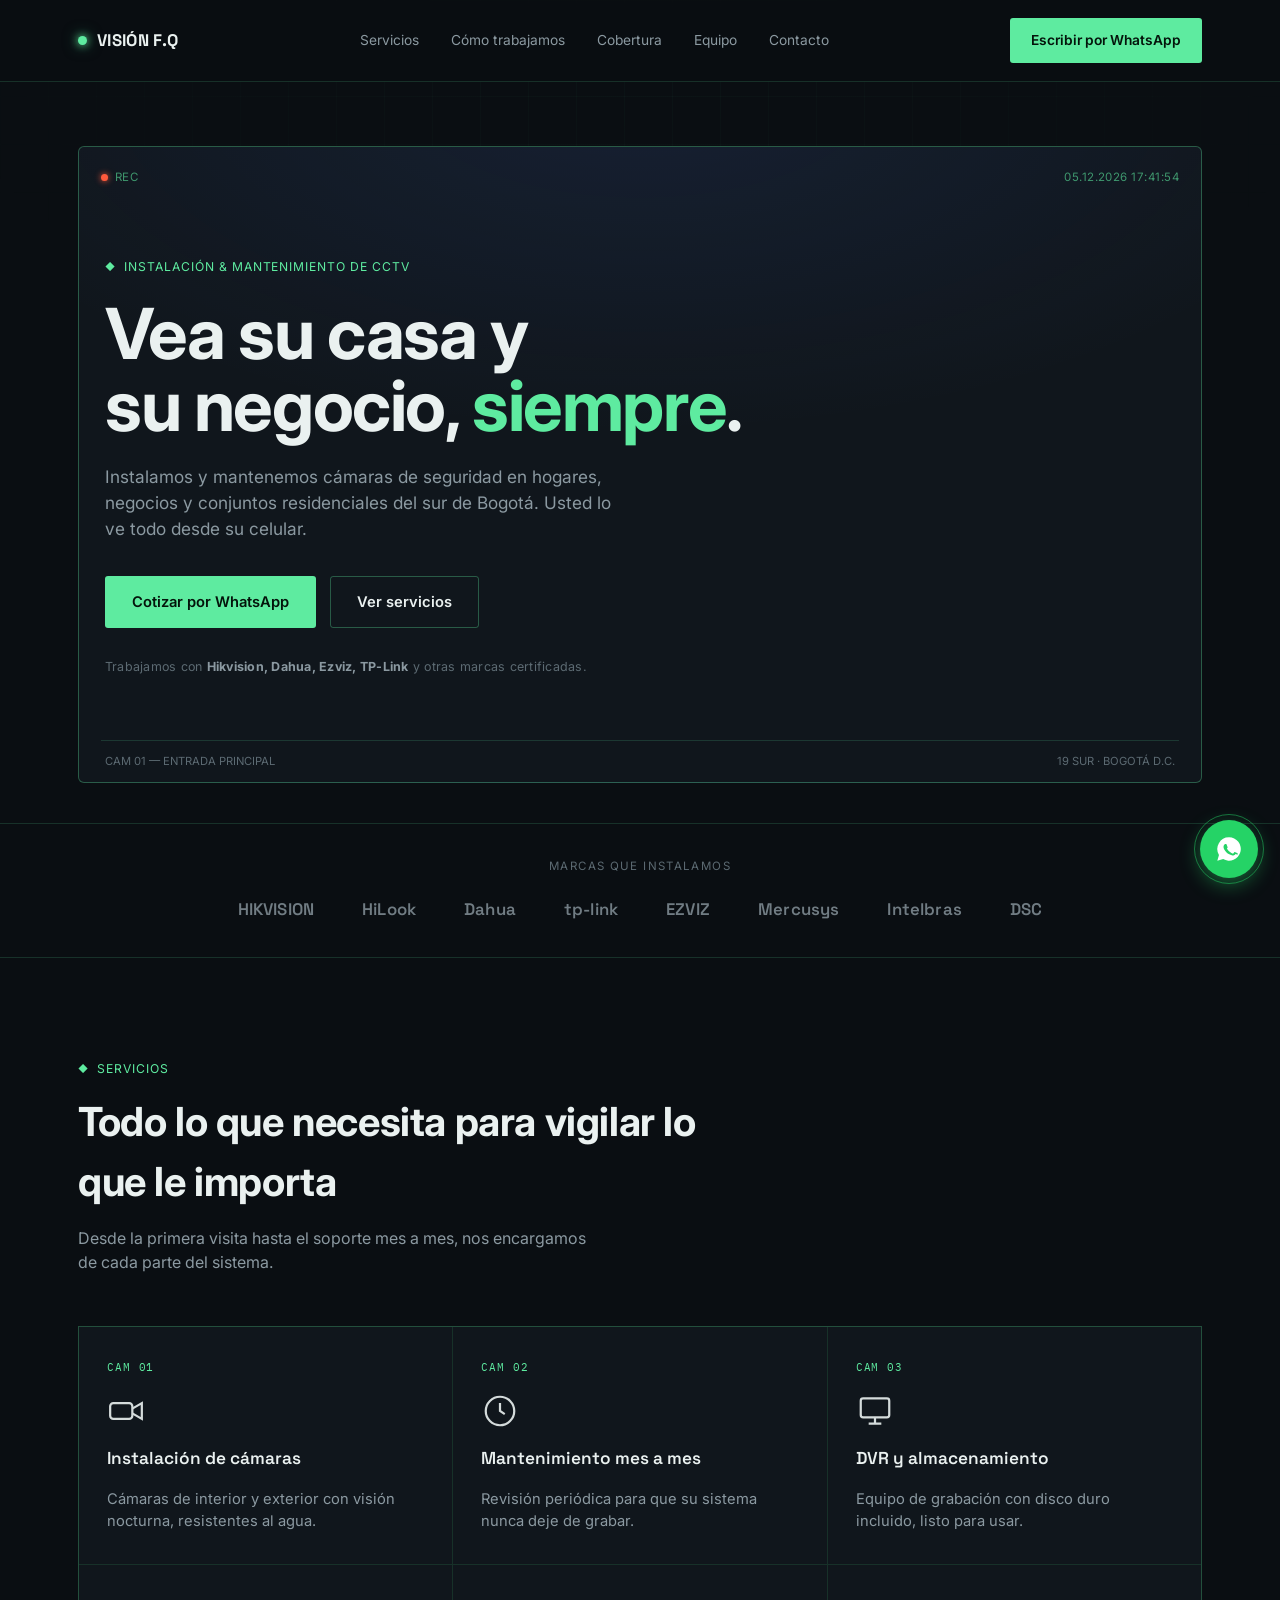
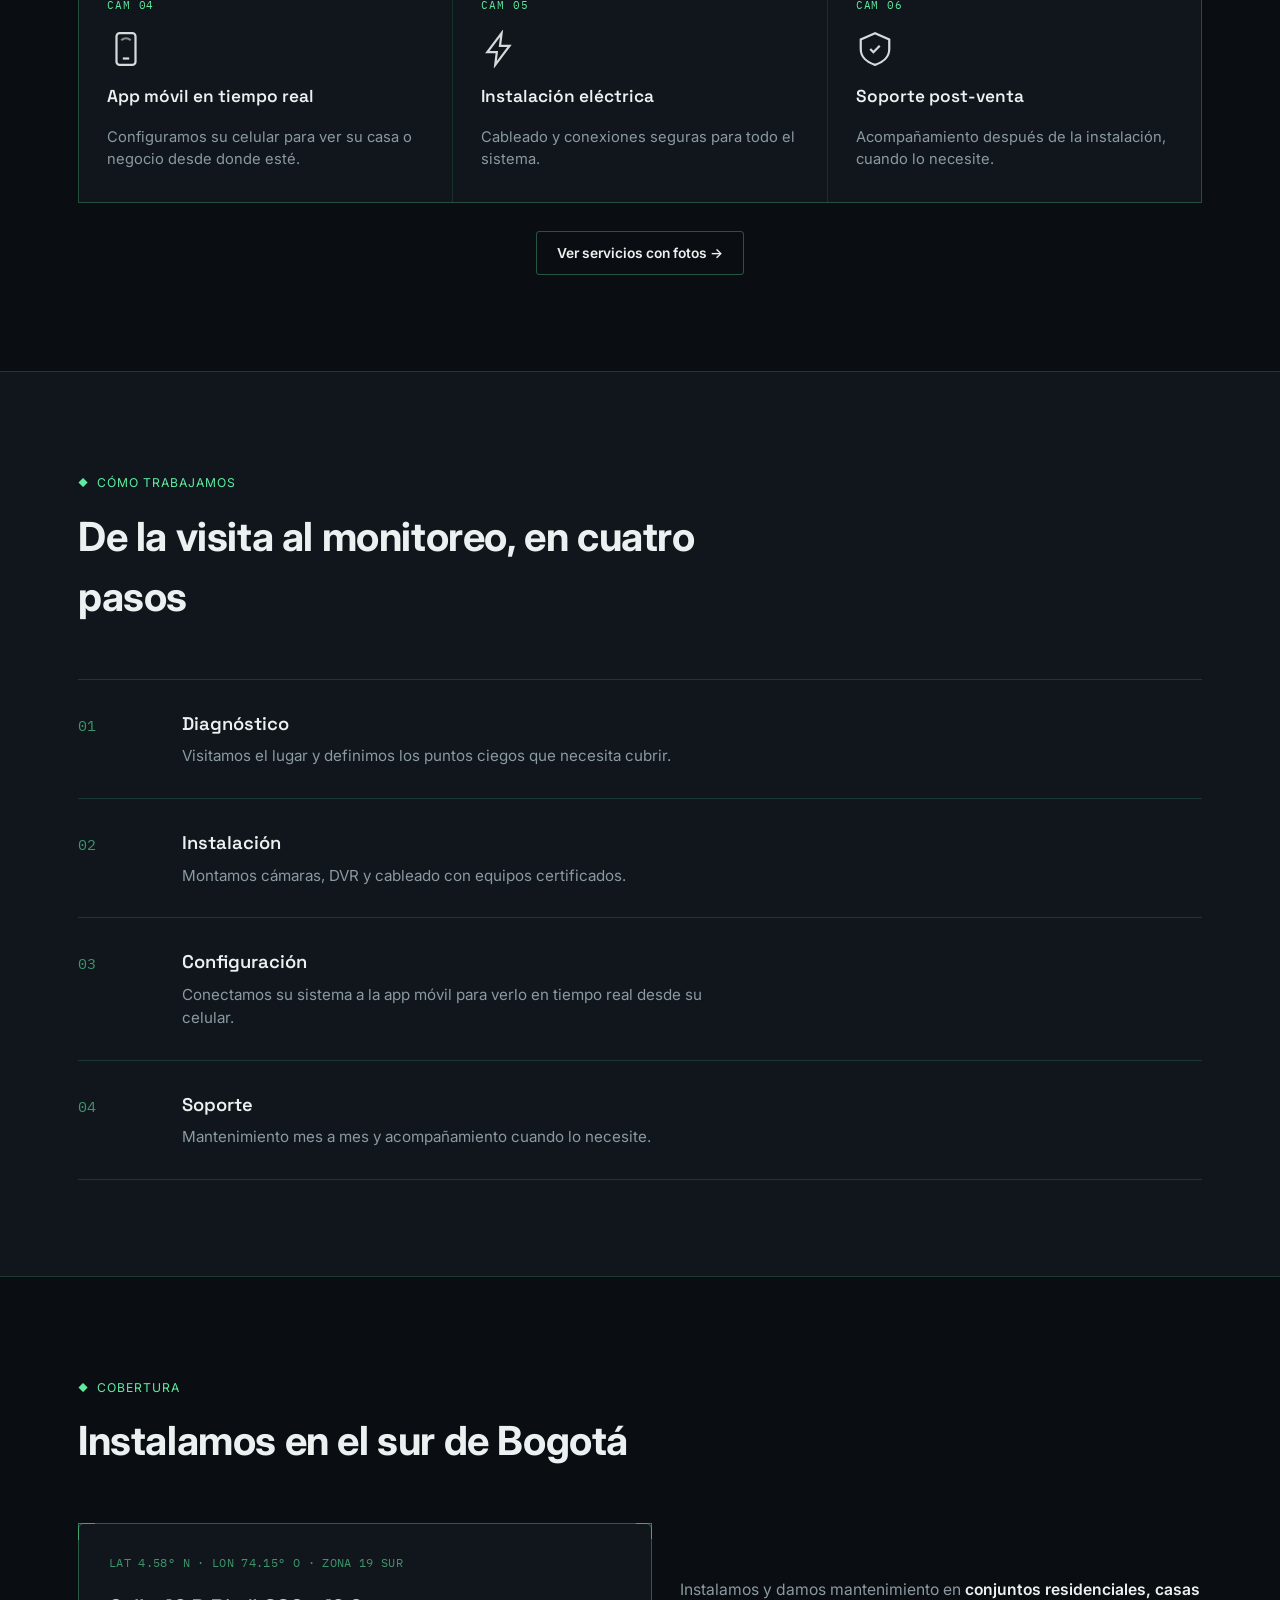
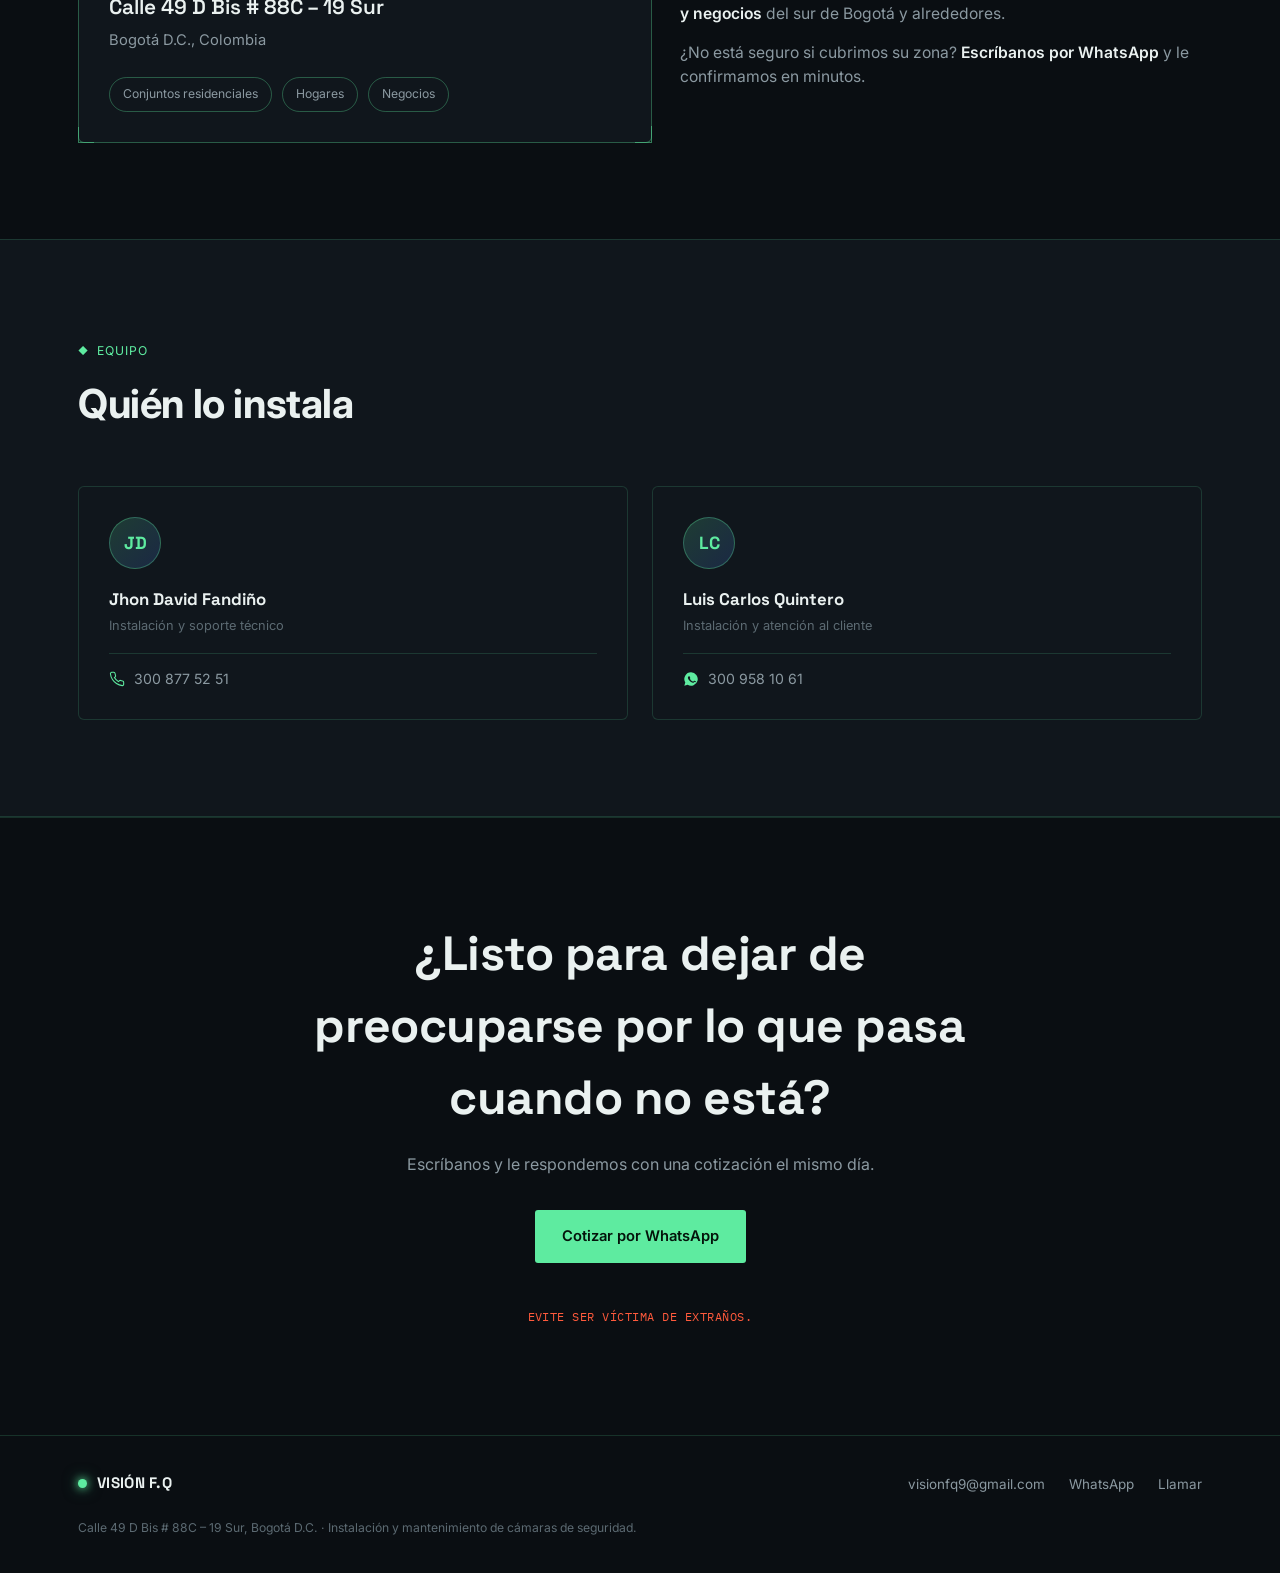
==== commit f2a5525b: "Actualización faltante" ====
--- a/index.html
+++ b/index.html
@@ -191,7 +191,7 @@
           <div class="team-role">Instalación y atención al cliente</div>
           <div class="team-contact">
             <svg viewBox="0 0 24 24" fill="currentColor"><path d="M12 2a10 10 0 0 0-8.6 15.1L2 22l5-1.4A10 10 0 1 0 12 2zm5.6 14.3c-.2.6-1.3 1.2-1.8 1.3-.5.1-1 .1-3.1-.8-2.6-1.1-4.3-3.8-4.4-4-.1-.2-1-1.4-1-2.6 0-1.2.6-1.8.9-2.1.2-.2.5-.3.7-.3h.5c.2 0 .4 0 .6.5.2.5.7 1.8.8 1.9.1.2.1.3 0 .5-.1.2-.2.3-.3.5-.2.2-.3.3-.1.6.2.3.9 1.5 1.9 2.4 1.3 1.2 2.4 1.5 2.7 1.7.3.2.5.1.6-.1.2-.2.7-.8.9-1.1.2-.3.4-.2.6-.1.2.1 1.5.7 1.8.8.3.1.5.2.5.3.1.2.1.7-.1 1.3z"/></svg>
-            <a href="https://wa.me/573009581061" target="_blank" rel="noopener">300 958 10 61</a>
+            <a href="https://wa.me/573008775251" target="_blank" rel="noopener">300 958 10 61</a>
           </div>
         </div>
       </div>
@@ -214,7 +214,7 @@
       <div class="logo"><span class="dot"></span>VISIÓN&nbsp;F.Q</div>
       <div class="foot-links">
         <a href="mailto:visionfq9@gmail.com">visionfq9@gmail.com</a>
-        <a href="https://wa.me/573009581061" target="_blank" rel="noopener">WhatsApp</a>
+        <a href="https://wa.me/573008775251" target="_blank" rel="noopener">WhatsApp</a>
         <a href="tel:+573008775251">Llamar</a>
       </div>
     </div>
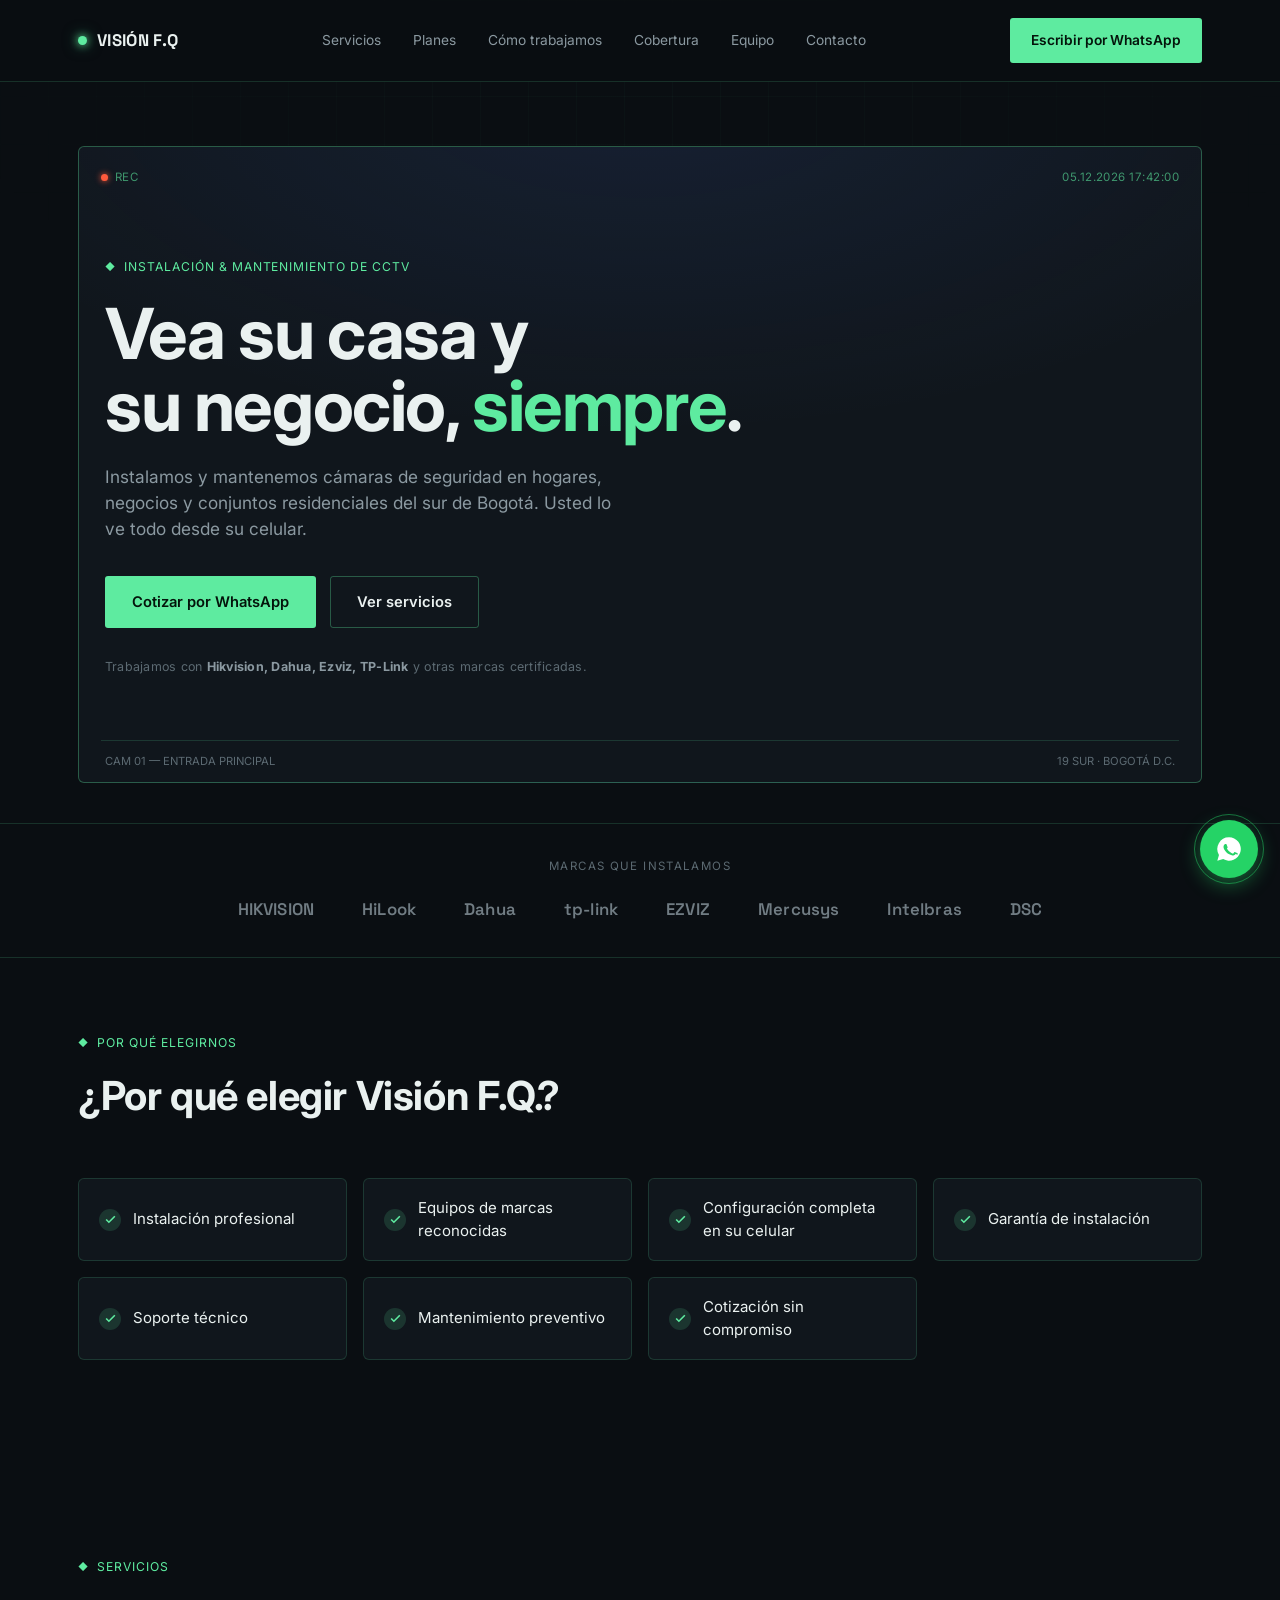
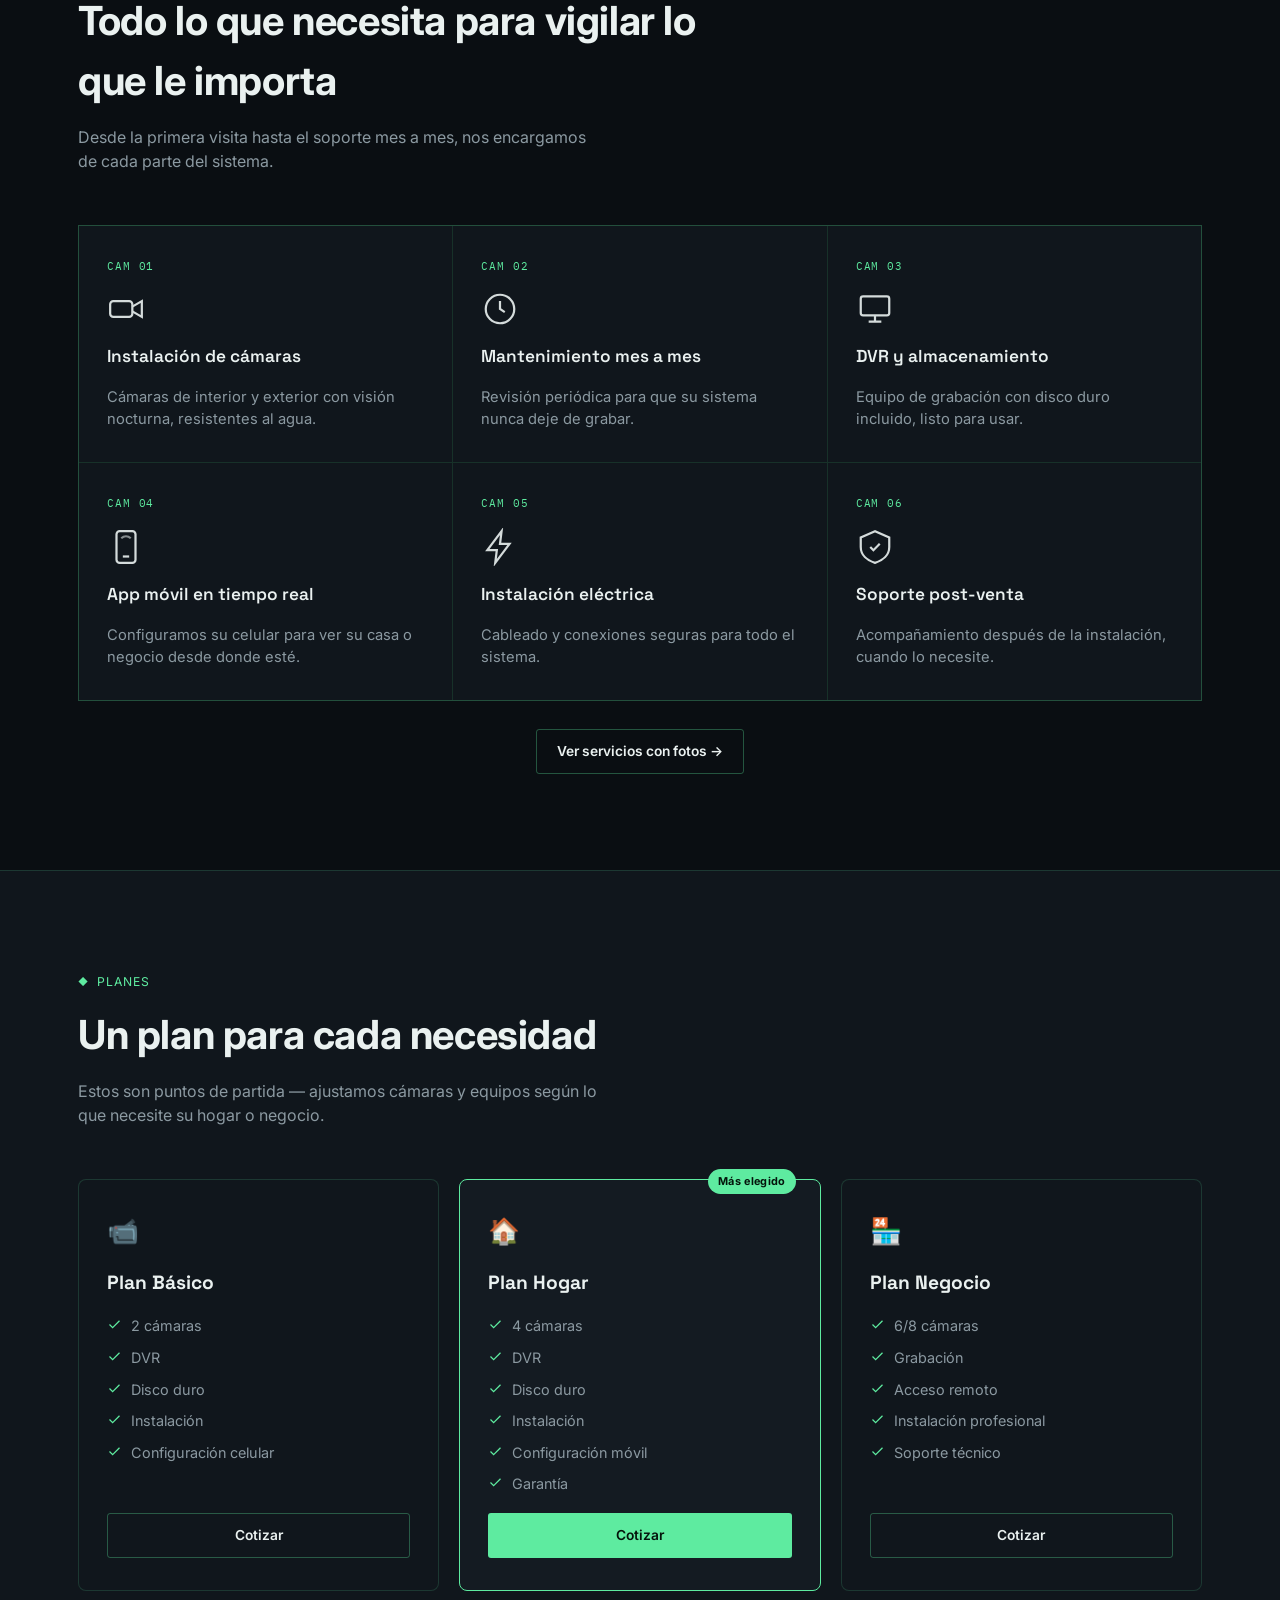
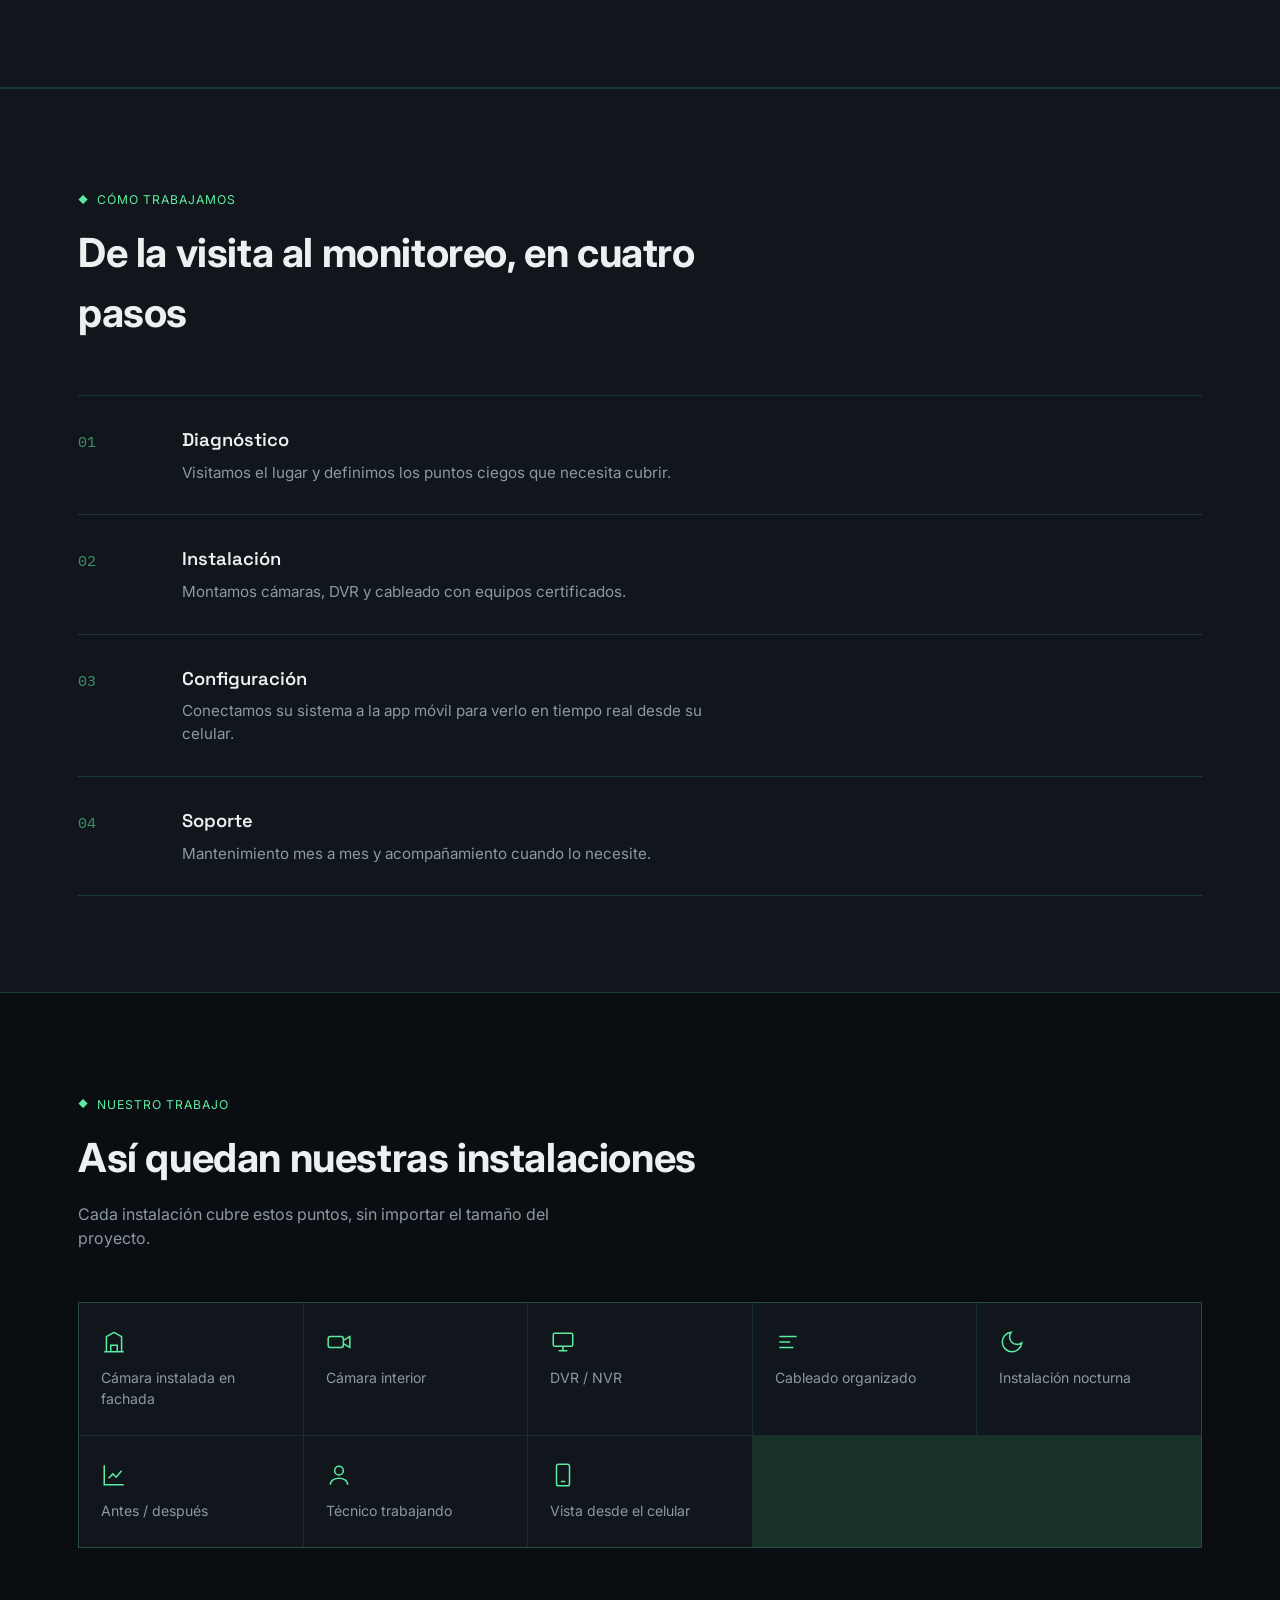
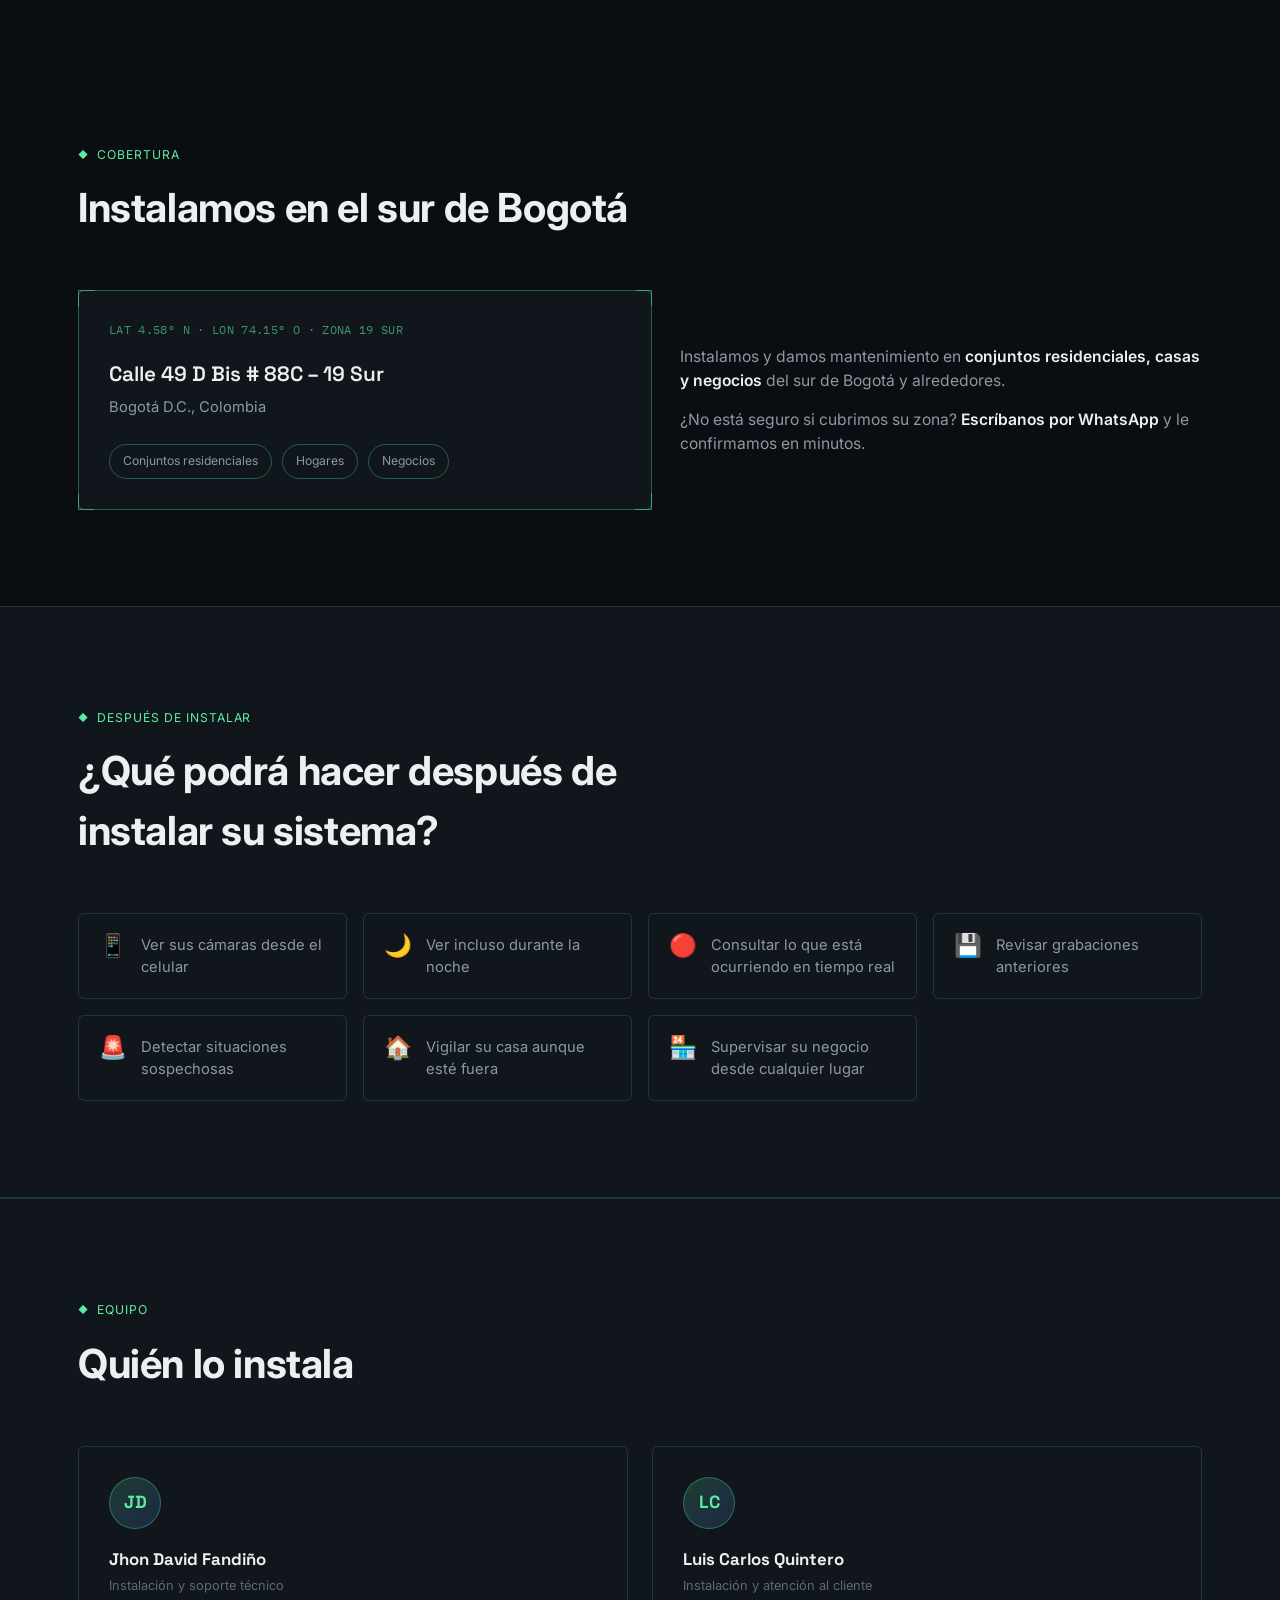
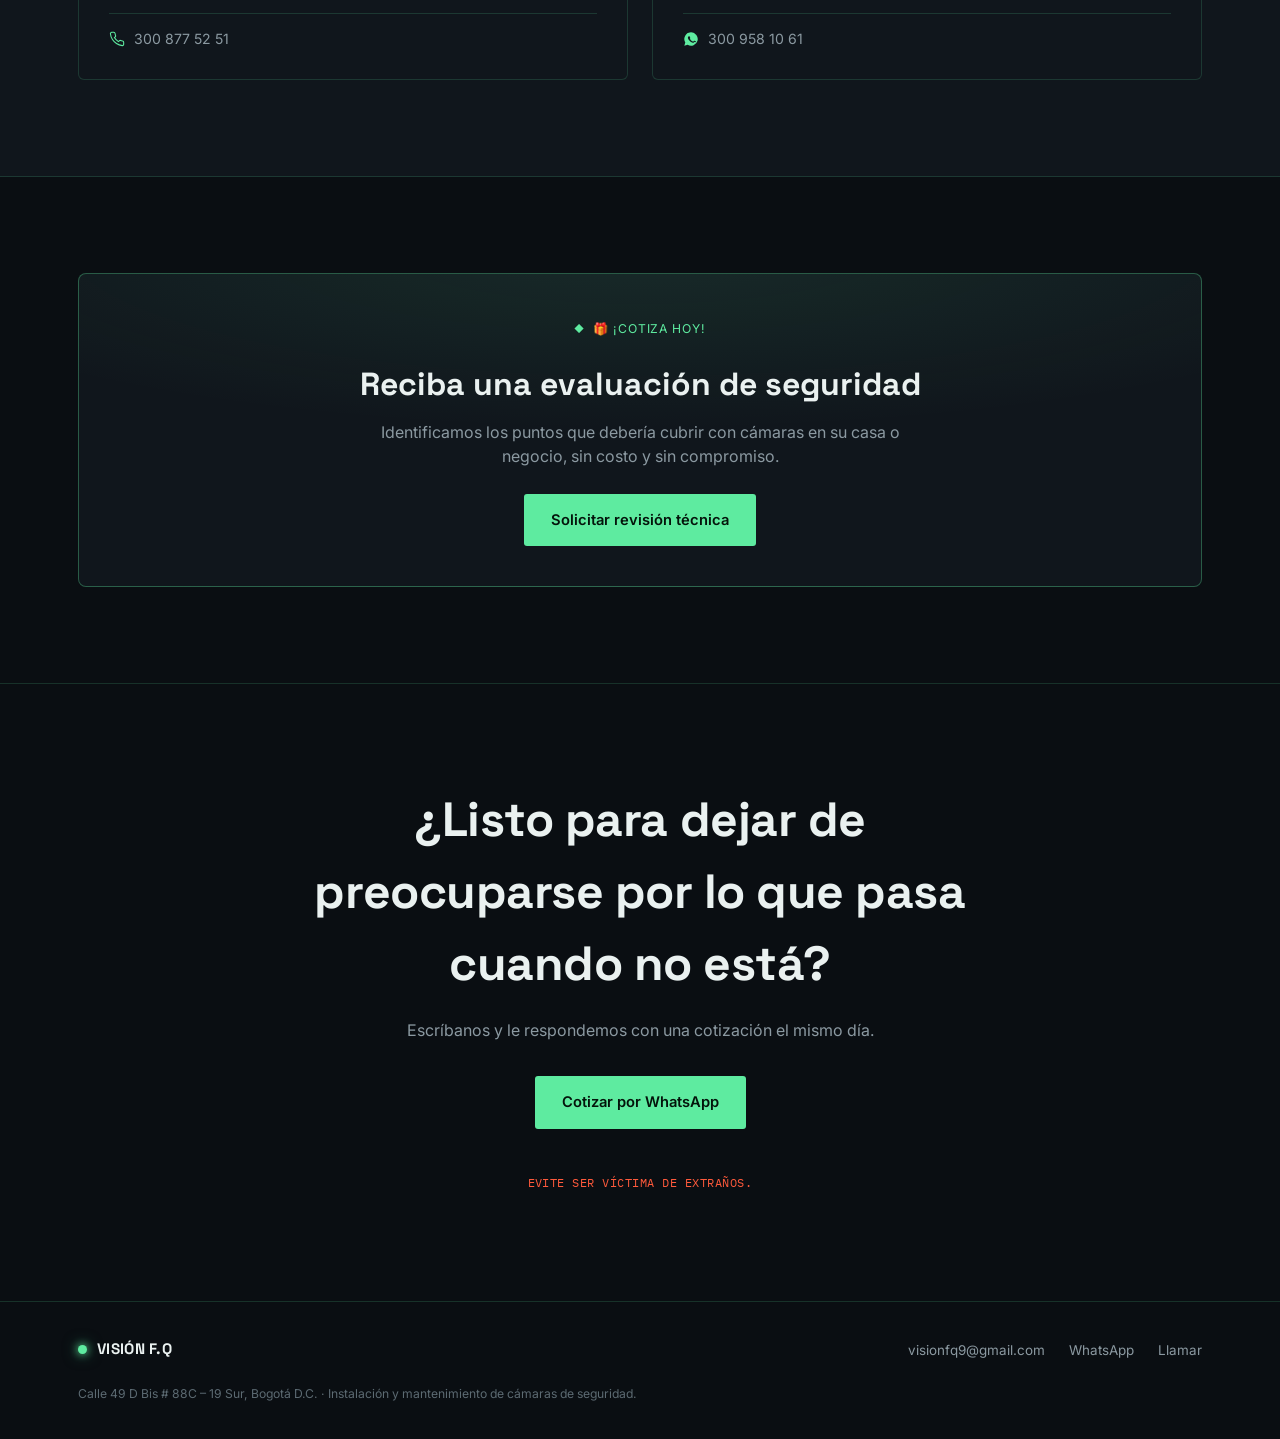
==== commit 4eaad11e: "Ajustes Solicitud" ====
--- a/index.html
+++ b/index.html
@@ -18,6 +18,7 @@
       <div class="logo"><span class="dot"></span>VISIÓN&nbsp;F.Q</div>
       <div class="navlinks">
         <a href="#servicios">Servicios</a>
+        <a href="#planes">Planes</a>
         <a href="#proceso">Cómo trabajamos</a>
         <a href="#cobertura">Cobertura</a>
         <a href="#equipo">Equipo</a>
@@ -65,6 +66,24 @@
     </div>
   </section>
 
+  <section class="pad" style="padding-top:70px;">
+    <div class="wrap">
+      <div class="sec-head reveal">
+        <div class="eyebrow">Por qué elegirnos</div>
+        <h2>¿Por qué elegir Visión F.Q.?</h2>
+      </div>
+      <div class="why-grid reveal">
+        <div class="why-item"><span class="check"><svg viewBox="0 0 24 24" fill="none" stroke="currentColor" stroke-width="3"><path d="M20 6 9 17l-5-5"/></svg></span>Instalación profesional</div>
+        <div class="why-item"><span class="check"><svg viewBox="0 0 24 24" fill="none" stroke="currentColor" stroke-width="3"><path d="M20 6 9 17l-5-5"/></svg></span>Equipos de marcas reconocidas</div>
+        <div class="why-item"><span class="check"><svg viewBox="0 0 24 24" fill="none" stroke="currentColor" stroke-width="3"><path d="M20 6 9 17l-5-5"/></svg></span>Configuración completa en su celular</div>
+        <div class="why-item"><span class="check"><svg viewBox="0 0 24 24" fill="none" stroke="currentColor" stroke-width="3"><path d="M20 6 9 17l-5-5"/></svg></span>Garantía de instalación</div>
+        <div class="why-item"><span class="check"><svg viewBox="0 0 24 24" fill="none" stroke="currentColor" stroke-width="3"><path d="M20 6 9 17l-5-5"/></svg></span>Soporte técnico</div>
+        <div class="why-item"><span class="check"><svg viewBox="0 0 24 24" fill="none" stroke="currentColor" stroke-width="3"><path d="M20 6 9 17l-5-5"/></svg></span>Mantenimiento preventivo</div>
+        <div class="why-item"><span class="check"><svg viewBox="0 0 24 24" fill="none" stroke="currentColor" stroke-width="3"><path d="M20 6 9 17l-5-5"/></svg></span>Cotización sin compromiso</div>
+      </div>
+    </div>
+  </section>
+
   <section id="servicios" class="pad">
     <div class="wrap">
       <div class="sec-head reveal">
@@ -116,6 +135,55 @@
     </div>
   </section>
 
+  <section id="planes" class="pad" style="background:var(--panel); border-top:1px solid var(--line); border-bottom:1px solid var(--line);">
+    <div class="wrap">
+      <div class="sec-head reveal">
+        <div class="eyebrow">Planes</div>
+        <h2>Un plan para cada necesidad</h2>
+        <p>Estos son puntos de partida — ajustamos cámaras y equipos según lo que necesite su hogar o negocio.</p>
+      </div>
+      <div class="plans-grid reveal">
+        <div class="plan-card">
+          <div class="plan-icon">📹</div>
+          <div class="plan-name">Plan Básico</div>
+          <ul class="plan-list">
+            <li><svg viewBox="0 0 24 24" fill="none" stroke="currentColor" stroke-width="2"><path d="M20 6 9 17l-5-5"/></svg>2 cámaras</li>
+            <li><svg viewBox="0 0 24 24" fill="none" stroke="currentColor" stroke-width="2"><path d="M20 6 9 17l-5-5"/></svg>DVR</li>
+            <li><svg viewBox="0 0 24 24" fill="none" stroke="currentColor" stroke-width="2"><path d="M20 6 9 17l-5-5"/></svg>Disco duro</li>
+            <li><svg viewBox="0 0 24 24" fill="none" stroke="currentColor" stroke-width="2"><path d="M20 6 9 17l-5-5"/></svg>Instalación</li>
+            <li><svg viewBox="0 0 24 24" fill="none" stroke="currentColor" stroke-width="2"><path d="M20 6 9 17l-5-5"/></svg>Configuración celular</li>
+          </ul>
+          <a class="btn btn-ghost" href="https://wa.me/573008775251?text=Hola%2C%20quiero%20cotizar%20el%20Plan%20B%C3%A1sico%20(2%20c%C3%A1maras)" target="_blank" rel="noopener">Cotizar</a>
+        </div>
+        <div class="plan-card featured">
+          <div class="plan-icon">🏠</div>
+          <div class="plan-name">Plan Hogar</div>
+          <ul class="plan-list">
+            <li><svg viewBox="0 0 24 24" fill="none" stroke="currentColor" stroke-width="2"><path d="M20 6 9 17l-5-5"/></svg>4 cámaras</li>
+            <li><svg viewBox="0 0 24 24" fill="none" stroke="currentColor" stroke-width="2"><path d="M20 6 9 17l-5-5"/></svg>DVR</li>
+            <li><svg viewBox="0 0 24 24" fill="none" stroke="currentColor" stroke-width="2"><path d="M20 6 9 17l-5-5"/></svg>Disco duro</li>
+            <li><svg viewBox="0 0 24 24" fill="none" stroke="currentColor" stroke-width="2"><path d="M20 6 9 17l-5-5"/></svg>Instalación</li>
+            <li><svg viewBox="0 0 24 24" fill="none" stroke="currentColor" stroke-width="2"><path d="M20 6 9 17l-5-5"/></svg>Configuración móvil</li>
+            <li><svg viewBox="0 0 24 24" fill="none" stroke="currentColor" stroke-width="2"><path d="M20 6 9 17l-5-5"/></svg>Garantía</li>
+          </ul>
+          <a class="btn btn-primary" href="https://wa.me/573008775251?text=Hola%2C%20quiero%20cotizar%20el%20Plan%20Hogar%20(4%20c%C3%A1maras)" target="_blank" rel="noopener">Cotizar</a>
+        </div>
+        <div class="plan-card">
+          <div class="plan-icon">🏪</div>
+          <div class="plan-name">Plan Negocio</div>
+          <ul class="plan-list">
+            <li><svg viewBox="0 0 24 24" fill="none" stroke="currentColor" stroke-width="2"><path d="M20 6 9 17l-5-5"/></svg>6/8 cámaras</li>
+            <li><svg viewBox="0 0 24 24" fill="none" stroke="currentColor" stroke-width="2"><path d="M20 6 9 17l-5-5"/></svg>Grabación</li>
+            <li><svg viewBox="0 0 24 24" fill="none" stroke="currentColor" stroke-width="2"><path d="M20 6 9 17l-5-5"/></svg>Acceso remoto</li>
+            <li><svg viewBox="0 0 24 24" fill="none" stroke="currentColor" stroke-width="2"><path d="M20 6 9 17l-5-5"/></svg>Instalación profesional</li>
+            <li><svg viewBox="0 0 24 24" fill="none" stroke="currentColor" stroke-width="2"><path d="M20 6 9 17l-5-5"/></svg>Soporte técnico</li>
+          </ul>
+          <a class="btn btn-ghost" href="https://wa.me/573008775251?text=Hola%2C%20quiero%20cotizar%20el%20Plan%20Negocio%20(6%2F8%20c%C3%A1maras)" target="_blank" rel="noopener">Cotizar</a>
+        </div>
+      </div>
+    </div>
+  </section>
+
   <section id="proceso" class="pad" style="background:var(--panel); border-top:1px solid var(--line); border-bottom:1px solid var(--line);">
     <div class="wrap">
       <div class="sec-head reveal">
@@ -139,6 +207,26 @@
           <div class="proc-num mono">04</div>
           <div><h3>Soporte</h3><p>Mantenimiento mes a mes y acompañamiento cuando lo necesite.</p></div>
         </div>
+      </div>
+    </div>
+  </section>
+
+  <section class="pad">
+    <div class="wrap">
+      <div class="sec-head reveal">
+        <div class="eyebrow">Nuestro trabajo</div>
+        <h2>Así quedan nuestras instalaciones</h2>
+        <p>Cada instalación cubre estos puntos, sin importar el tamaño del proyecto.</p>
+      </div>
+      <div class="gallery-icon-grid reveal">
+        <div class="gi-card"><svg viewBox="0 0 24 24" fill="none" stroke="currentColor" stroke-width="1.4"><path d="M3 21h18M5 21V7l7-4 7 4v14M9 21v-6h6v6"/></svg><span>Cámara instalada en fachada</span></div>
+        <div class="gi-card"><svg viewBox="0 0 24 24" fill="none" stroke="currentColor" stroke-width="1.4"><rect x="2" y="7" width="14" height="10" rx="2"/><path d="M16 10.5 22 7v10l-6-3.5"/></svg><span>Cámara interior</span></div>
+        <div class="gi-card"><svg viewBox="0 0 24 24" fill="none" stroke="currentColor" stroke-width="1.4"><rect x="3" y="4" width="18" height="12" rx="1.5"/><path d="M8 20h8M12 16v4"/></svg><span>DVR / NVR</span></div>
+        <div class="gi-card"><svg viewBox="0 0 24 24" fill="none" stroke="currentColor" stroke-width="1.4"><path d="M4 7h16M4 12h10M4 17h13"/></svg><span>Cableado organizado</span></div>
+        <div class="gi-card"><svg viewBox="0 0 24 24" fill="none" stroke="currentColor" stroke-width="1.4"><path d="M21 12.8A9 9 0 1 1 11.2 3 7 7 0 0 0 21 12.8Z"/></svg><span>Instalación nocturna</span></div>
+        <div class="gi-card"><svg viewBox="0 0 24 24" fill="none" stroke="currentColor" stroke-width="1.4"><path d="M3 3v18h18M7 15l4-4 3 3 5-6"/></svg><span>Antes / después</span></div>
+        <div class="gi-card"><svg viewBox="0 0 24 24" fill="none" stroke="currentColor" stroke-width="1.4"><circle cx="12" cy="8" r="4"/><path d="M4 21c0-4 4-6 8-6s8 2 8 6"/></svg><span>Técnico trabajando</span></div>
+        <div class="gi-card"><svg viewBox="0 0 24 24" fill="none" stroke="currentColor" stroke-width="1.4"><rect x="6" y="2" width="12" height="20" rx="2"/><path d="M10 18h4"/></svg><span>Vista desde el celular</span></div>
       </div>
     </div>
   </section>
@@ -169,6 +257,24 @@
     </div>
   </section>
 
+  <section class="pad" style="background:var(--panel); border-top:1px solid var(--line); border-bottom:1px solid var(--line);">
+    <div class="wrap">
+      <div class="sec-head reveal">
+        <div class="eyebrow">Después de instalar</div>
+        <h2>¿Qué podrá hacer después de instalar su sistema?</h2>
+      </div>
+      <div class="benefits-grid reveal">
+        <div class="benefit-item"><span class="benefit-emoji">📱</span><p>Ver sus cámaras desde el celular</p></div>
+        <div class="benefit-item"><span class="benefit-emoji">🌙</span><p>Ver incluso durante la noche</p></div>
+        <div class="benefit-item"><span class="benefit-emoji">🔴</span><p>Consultar lo que está ocurriendo en tiempo real</p></div>
+        <div class="benefit-item"><span class="benefit-emoji">💾</span><p>Revisar grabaciones anteriores</p></div>
+        <div class="benefit-item"><span class="benefit-emoji">🚨</span><p>Detectar situaciones sospechosas</p></div>
+        <div class="benefit-item"><span class="benefit-emoji">🏠</span><p>Vigilar su casa aunque esté fuera</p></div>
+        <div class="benefit-item"><span class="benefit-emoji">🏪</span><p>Supervisar su negocio desde cualquier lugar</p></div>
+      </div>
+    </div>
+  </section>
+
   <section id="equipo" class="pad" style="background:var(--panel); border-top:1px solid var(--line); border-bottom:1px solid var(--line);">
     <div class="wrap">
       <div class="sec-head reveal">
@@ -194,6 +300,17 @@
             <a href="https://wa.me/573008775251" target="_blank" rel="noopener">300 958 10 61</a>
           </div>
         </div>
+      </div>
+    </div>
+  </section>
+
+  <section class="pad">
+    <div class="wrap">
+      <div class="eval-box reveal">
+        <div class="eyebrow">🎁 ¡Cotiza hoy!</div>
+        <h2>Reciba una evaluación de seguridad</h2>
+        <p>Identificamos los puntos que debería cubrir con cámaras en su casa o negocio, sin costo y sin compromiso.</p>
+        <a class="btn btn-primary btn-lg" href="https://wa.me/573008775251?text=Hola%2C%20quiero%20solicitar%20una%20revisi%C3%B3n%20t%C3%A9cnica%20gratuita%20para%20saber%20qu%C3%A9%20c%C3%A1maras%20necesito" target="_blank" rel="noopener">Solicitar revisión técnica</a>
       </div>
     </div>
   </section>
--- a/styles.css
+++ b/styles.css
@@ -351,3 +351,82 @@
     .hero-inner{padding:36px 4px 44px;}
     section.pad{padding:64px 0;}
   }
+
+  /* ---------- POR QUÉ ELEGIRNOS ---------- */
+  .why-grid{
+    display:grid; grid-template-columns:repeat(auto-fit, minmax(240px,1fr)); gap:16px;
+  }
+  .why-item{
+    display:flex; align-items:center; gap:12px;
+    padding:18px 20px; border:1px solid var(--line); border-radius:6px;
+    background:var(--panel); font-size:0.94rem;
+  }
+  .why-item .check{
+    flex-shrink:0; width:22px; height:22px; border-radius:50%;
+    background:rgba(94,235,160,0.15); color:var(--phosphor);
+    display:flex; align-items:center; justify-content:center;
+  }
+  .why-item .check svg{width:13px; height:13px;}
+
+  /* ---------- PLANES ---------- */
+  .plans-grid{
+    display:grid; grid-template-columns:repeat(auto-fit, minmax(270px,1fr)); gap:20px;
+  }
+  .plan-card{
+    border:1px solid var(--line); border-radius:8px; padding:32px 28px;
+    background:var(--panel); display:flex; flex-direction:column; gap:18px;
+    transition:border-color 0.2s, transform 0.2s;
+  }
+  .plan-card:hover{border-color:var(--line-strong); transform:translateY(-3px);}
+  .plan-card.featured{border-color:var(--phosphor); background:var(--panel-2); position:relative;}
+  .plan-card.featured::before{
+    content:"Más elegido"; position:absolute; top:-11px; right:24px;
+    background:var(--phosphor); color:#04140b; font-size:0.68rem; font-weight:700;
+    padding:4px 10px; border-radius:20px; letter-spacing:0.03em;
+  }
+  .plan-icon{font-size:1.6rem;}
+  .plan-name{font-family:'Space Grotesk',sans-serif; font-weight:700; font-size:1.2rem;}
+  .plan-list{list-style:none; display:flex; flex-direction:column; gap:10px; flex-grow:1;}
+  .plan-list li{
+    display:flex; align-items:flex-start; gap:9px; color:var(--muted); font-size:0.9rem;
+  }
+  .plan-list li svg{width:15px; height:15px; color:var(--phosphor); flex-shrink:0; margin-top:2px;}
+  .plan-card .btn{justify-content:center; width:100%;}
+
+  /* ---------- GALERÍA DE INSTALACIONES (íconos) ---------- */
+  .gallery-icon-grid{
+    display:grid; grid-template-columns:repeat(auto-fit, minmax(200px,1fr)); gap:1px;
+    background:var(--line); border:1px solid var(--line);
+  }
+  .gi-card{
+    background:var(--panel); padding:26px 22px; display:flex; flex-direction:column; gap:12px;
+    transition:background 0.25s;
+  }
+  .gi-card:hover{background:var(--panel-2);}
+  .gi-card svg{width:26px; height:26px; color:var(--phosphor);}
+  .gi-card span{font-size:0.88rem; color:var(--muted);}
+
+  /* ---------- BENEFICIOS (qué podrá hacer) ---------- */
+  .benefits-grid{
+    display:grid; grid-template-columns:repeat(auto-fit, minmax(230px,1fr)); gap:16px;
+  }
+  .benefit-item{
+    display:flex; align-items:flex-start; gap:14px;
+    padding:20px; border:1px solid var(--line); border-radius:6px; background:var(--panel);
+  }
+  .benefit-emoji{font-size:1.4rem; line-height:1;}
+  .benefit-item p{font-size:0.92rem; color:var(--muted);}
+
+  /* ---------- EVALUACIÓN GRATUITA ---------- */
+  .eval-box{
+    border:1px solid var(--line-strong); border-radius:8px; padding:40px;
+    background:radial-gradient(ellipse 120% 100% at 50% -10%, rgba(94,235,160,0.10), transparent 60%), var(--panel);
+    text-align:center;
+  }
+  .eval-box .eyebrow{justify-content:center;}
+  .eval-box h2{
+    font-family:'Space Grotesk',sans-serif; font-weight:700; font-size:clamp(1.5rem,3vw,2rem);
+    margin-bottom:12px;
+  }
+  .eval-box p{color:var(--muted); max-width:520px; margin:0 auto 26px;}
+
